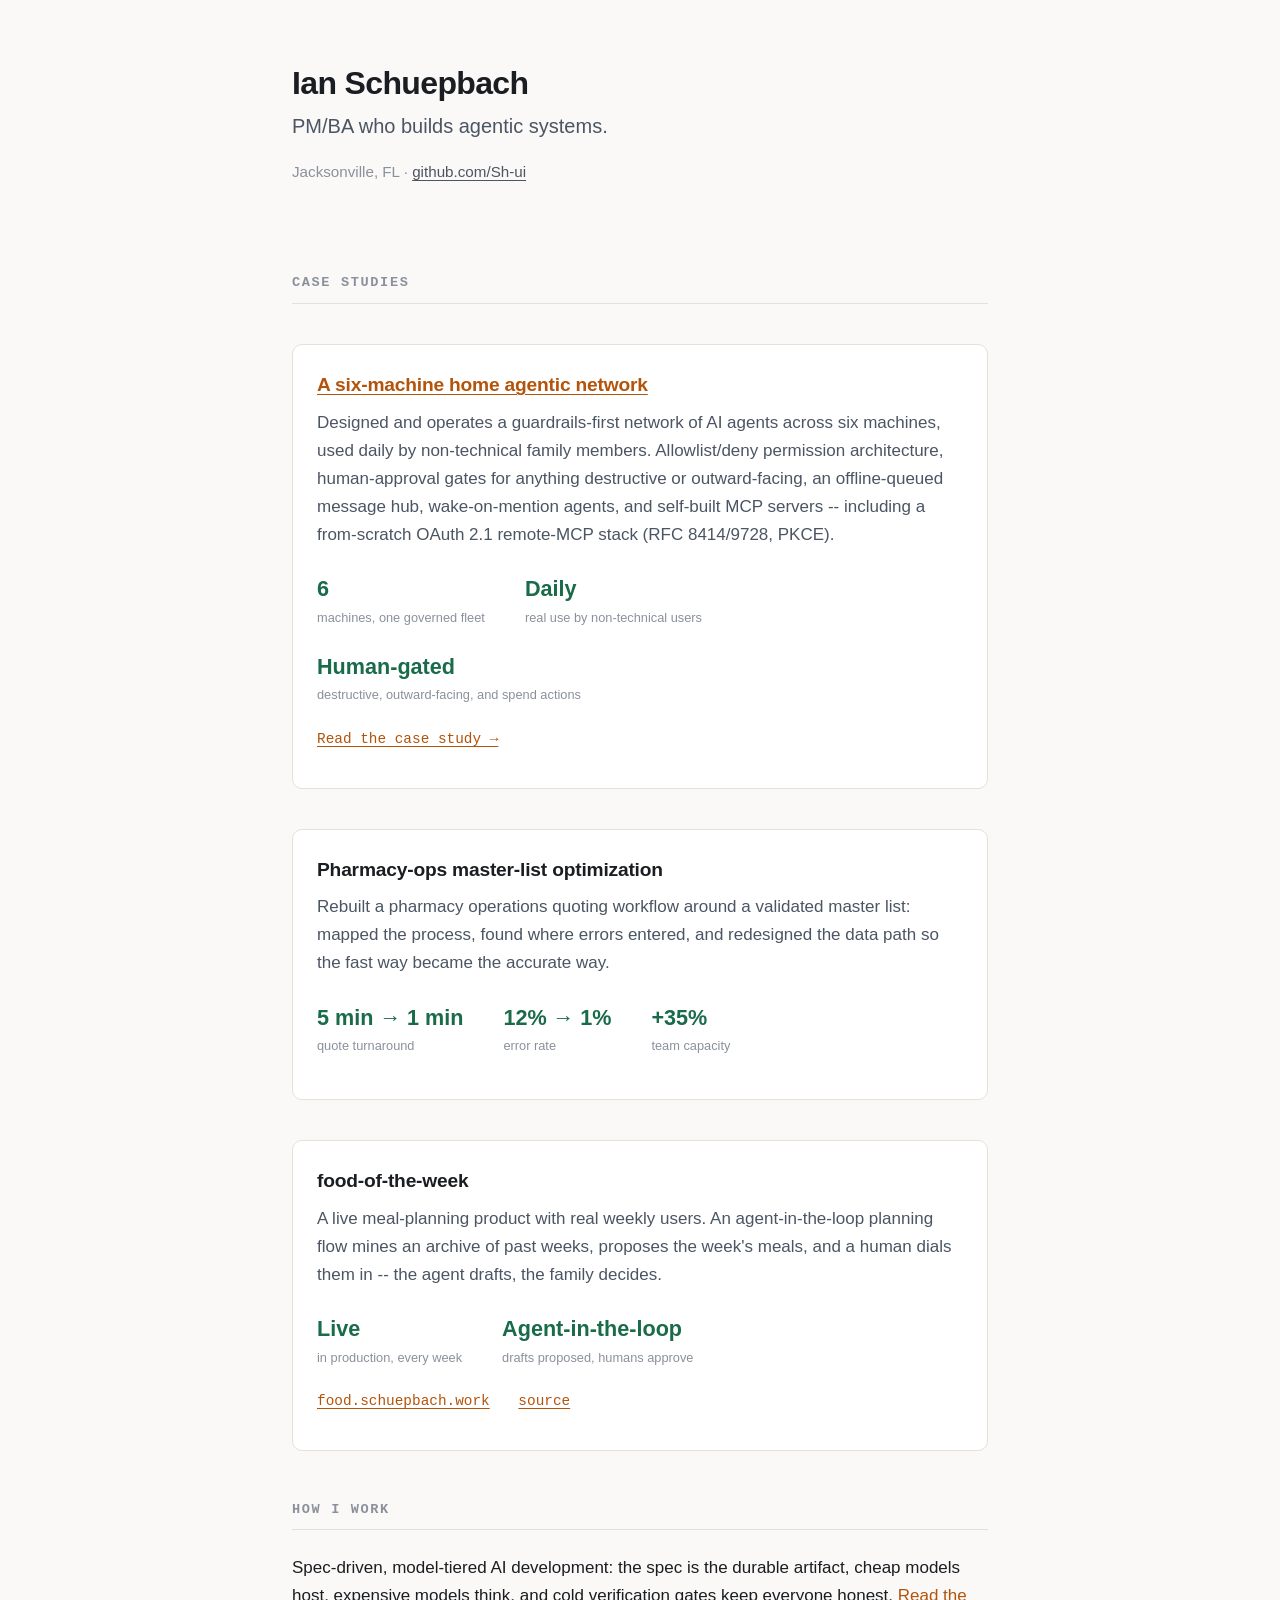
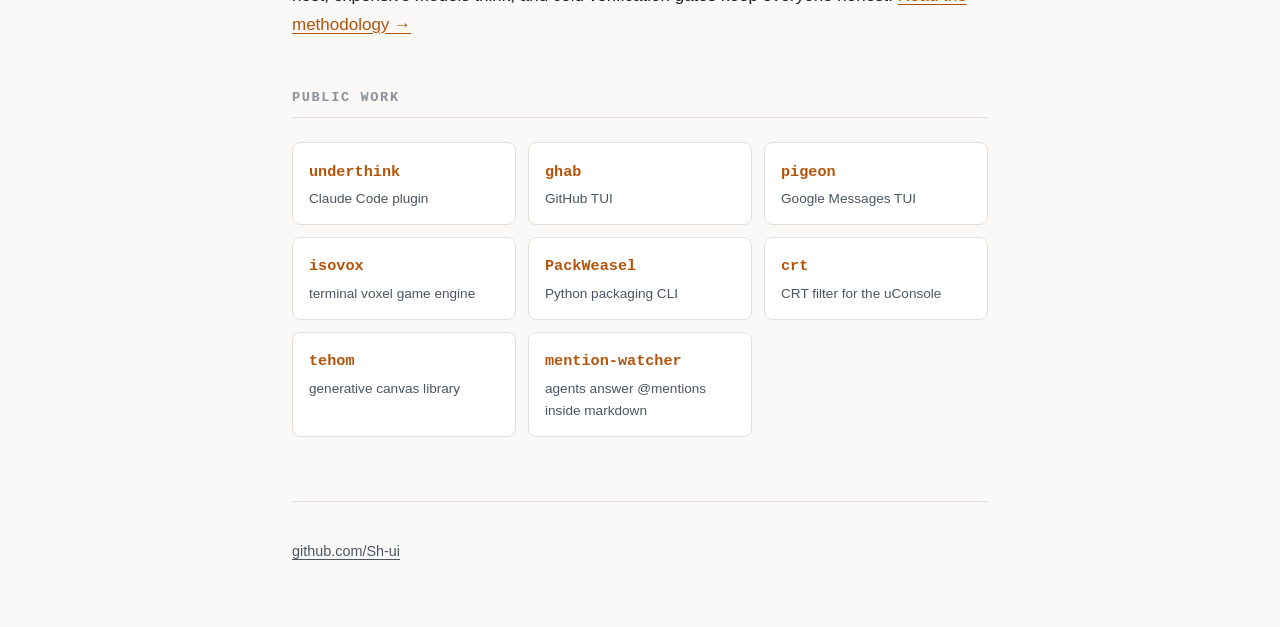
==== index.html @ 5eedf8bd "Portfolio site: one page + methodology + agentic-network case study Hand-rolled HTML/CSS, no framewo" ====
<!doctype html>
<html lang="en">
<head>
  <meta charset="utf-8">
  <meta name="viewport" content="width=device-width, initial-scale=1">
  <title>Ian Schuepbach -- PM/BA who builds agentic systems</title>
  <meta name="description" content="Ian Schuepbach: product manager and business analyst in Jacksonville, FL who designs and ships agentic AI systems with guardrails-first architecture.">
  <link rel="icon" href="data:image/svg+xml,%3Csvg xmlns='http://www.w3.org/2000/svg' viewBox='0 0 16 16'%3E%3Crect width='16' height='16' rx='3' fill='%23b4530a'/%3E%3Ctext x='8' y='12' font-size='10' font-family='monospace' fill='white' text-anchor='middle'%3Ei%3C/text%3E%3C/svg%3E">
  <link rel="stylesheet" href="style.css">
</head>
<body>
<div class="wrap">

  <header class="site-head">
    <h1>Ian Schuepbach</h1>
    <p class="tagline">PM/BA who builds agentic systems.</p>
    <p class="meta">
      Jacksonville, FL &middot;
      <a href="https://github.com/Sh-ui">github.com/Sh-ui</a>
    </p>
  </header>

  <main>

    <section id="case-studies">
      <h2>Case studies</h2>

      <article class="case">
        <h3><a href="agentic-network.html">A six-machine home agentic network</a></h3>
        <p>
          Designed and operates a guardrails-first network of AI agents across six
          machines, used daily by non-technical family members. Allowlist/deny
          permission architecture, human-approval gates for anything destructive or
          outward-facing, an offline-queued message hub, wake-on-mention agents, and
          self-built MCP servers -- including a from-scratch OAuth 2.1 remote-MCP
          stack (RFC 8414/9728, PKCE).
        </p>
        <ul class="stats">
          <li><span class="num">6</span><span class="label">machines, one governed fleet</span></li>
          <li><span class="num">Daily</span><span class="label">real use by non-technical users</span></li>
          <li><span class="num">Human-gated</span><span class="label">destructive, outward-facing, and spend actions</span></li>
        </ul>
        <p class="links">
          <a href="agentic-network.html">Read the case study &rarr;</a>
        </p>
      </article>

      <article class="case">
        <h3>Pharmacy-ops master-list optimization</h3>
        <p>
          Rebuilt a pharmacy operations quoting workflow around a validated master
          list: mapped the process, found where errors entered, and redesigned the
          data path so the fast way became the accurate way.
        </p>
        <ul class="stats">
          <li><span class="num">5 min &rarr; 1 min</span><span class="label">quote turnaround</span></li>
          <li><span class="num">12% &rarr; 1%</span><span class="label">error rate</span></li>
          <li><span class="num">+35%</span><span class="label">team capacity</span></li>
        </ul>
      </article>

      <article class="case">
        <h3>food-of-the-week</h3>
        <p>
          A live meal-planning product with real weekly users. An agent-in-the-loop
          planning flow mines an archive of past weeks, proposes the week's meals,
          and a human dials them in -- the agent drafts, the family decides.
        </p>
        <ul class="stats">
          <li><span class="num">Live</span><span class="label">in production, every week</span></li>
          <li><span class="num">Agent-in-the-loop</span><span class="label">drafts proposed, humans approve</span></li>
        </ul>
        <p class="links">
          <a href="https://food.schuepbach.work/">food.schuepbach.work</a>
          <a href="https://github.com/Sh-ui/food-of-the-week">source</a>
        </p>
      </article>
    </section>

    <section id="methodology-link">
      <h2>How I work</h2>
      <p>
        Spec-driven, model-tiered AI development: the spec is the durable artifact,
        cheap models host, expensive models think, and cold verification gates keep
        everyone honest. <a href="methodology.html">Read the methodology &rarr;</a>
      </p>
    </section>

    <section id="public-work">
      <h2>Public work</h2>
      <ul class="grid">
        <li><a href="https://github.com/Sh-ui/underthink">
          <span class="name">underthink</span>
          <span class="desc">Claude Code plugin</span>
        </a></li>
        <li><a href="https://github.com/Sh-ui/ghab">
          <span class="name">ghab</span>
          <span class="desc">GitHub TUI</span>
        </a></li>
        <li><a href="https://github.com/Sh-ui/pigeon">
          <span class="name">pigeon</span>
          <span class="desc">Google Messages TUI</span>
        </a></li>
        <li><a href="https://github.com/Sh-ui/isovox">
          <span class="name">isovox</span>
          <span class="desc">terminal voxel game engine</span>
        </a></li>
        <li><a href="https://github.com/Sh-ui/PackWeasel">
          <span class="name">PackWeasel</span>
          <span class="desc">Python packaging CLI</span>
        </a></li>
        <li><a href="https://github.com/Sh-ui/crt">
          <span class="name">crt</span>
          <span class="desc">CRT filter for the uConsole</span>
        </a></li>
        <li><a href="https://github.com/Sh-ui/tehom">
          <span class="name">tehom</span>
          <span class="desc">generative canvas library</span>
        </a></li>
        <li><a href="https://github.com/Sh-ui/mention-watcher">
          <span class="name">mention-watcher</span>
          <span class="desc">agents answer @mentions inside markdown</span>
        </a></li>
      </ul>
    </section>

  </main>

  <footer class="site-foot">
    <p><a href="https://github.com/Sh-ui">github.com/Sh-ui</a></p>
  </footer>

</div>
</body>
</html>
---- style.css ----
/* ian.schuepbach.work -- hand-rolled, no framework, no build step */

:root {
  --bg: #faf9f7;
  --bg-card: #ffffff;
  --ink: #1a1d21;
  --ink-soft: #4b5563;
  --ink-faint: #8a919c;
  --accent: #b4530a;
  --accent-soft: #f3e5d8;
  --line: #e4e1db;
  --stat: #1a6b4a;
  --mono: ui-monospace, "SF Mono", "Cascadia Mono", Menlo, Consolas, monospace;
  --sans: -apple-system, BlinkMacSystemFont, "Segoe UI", Roboto, "Helvetica Neue",
          Arial, sans-serif;
}

@media (prefers-color-scheme: dark) {
  :root {
    --bg: #14161a;
    --bg-card: #1c1f24;
    --ink: #e8e6e1;
    --ink-soft: #a8adb5;
    --ink-faint: #6b7280;
    --accent: #e0904f;
    --accent-soft: #2c2119;
    --line: #2a2e34;
    --stat: #5fbf96;
  }
}

* { box-sizing: border-box; }

html { scroll-behavior: smooth; }

body {
  margin: 0;
  background: var(--bg);
  color: var(--ink);
  font-family: var(--sans);
  font-size: 1.0625rem;
  line-height: 1.65;
  -webkit-font-smoothing: antialiased;
}

.wrap {
  max-width: 46rem;
  margin: 0 auto;
  padding: 0 1.25rem;
}

a {
  color: var(--accent);
  text-decoration-thickness: 1px;
  text-underline-offset: 3px;
}
a:hover { text-decoration-thickness: 2px; }

/* ---------- header ---------- */

.site-head {
  padding: 4rem 0 2.5rem;
}

.site-head h1 {
  margin: 0;
  font-size: 2rem;
  line-height: 1.2;
  letter-spacing: -0.02em;
}

.site-head .tagline {
  margin: 0.5rem 0 0;
  font-size: 1.25rem;
  color: var(--ink-soft);
}

.site-head .meta {
  margin: 1rem 0 0;
  color: var(--ink-faint);
  font-size: 0.95rem;
}
.site-head .meta a { color: var(--ink-soft); }

.crumb {
  padding-top: 2.5rem;
  font-family: var(--mono);
  font-size: 0.85rem;
}
.crumb a { color: var(--ink-faint); text-decoration: none; }
.crumb a:hover { color: var(--accent); text-decoration: underline; }

/* ---------- sections ---------- */

section { margin: 3rem 0; }

h2 {
  font-size: 0.85rem;
  font-family: var(--mono);
  font-weight: 600;
  text-transform: uppercase;
  letter-spacing: 0.12em;
  color: var(--ink-faint);
  border-bottom: 1px solid var(--line);
  padding-bottom: 0.5rem;
  margin: 0 0 1.5rem;
}

h3 { font-size: 1.2rem; margin: 0 0 0.5rem; letter-spacing: -0.01em; }

/* ---------- case-study cards ---------- */

.case {
  background: var(--bg-card);
  border: 1px solid var(--line);
  border-radius: 10px;
  padding: 1.5rem 1.5rem 1.25rem;
  margin-bottom: 1.25rem;
}

.case p { margin: 0.25rem 0 1rem; color: var(--ink-soft); }

.case .links { font-size: 0.9rem; font-family: var(--mono); }
.case .links a { margin-right: 1.25rem; }

.stats {
  display: flex;
  flex-wrap: wrap;
  gap: 0.5rem 2.5rem;
  margin: 1rem 0;
  padding: 0;
  list-style: none;
}

.stats .num {
  display: block;
  font-size: 1.35rem;
  font-weight: 700;
  color: var(--stat);
  font-variant-numeric: tabular-nums;
}

.stats .label {
  display: block;
  font-size: 0.8rem;
  color: var(--ink-faint);
}

/* ---------- public work grid ---------- */

.grid {
  display: grid;
  grid-template-columns: repeat(auto-fill, minmax(13rem, 1fr));
  gap: 0.75rem;
  padding: 0;
  list-style: none;
  margin: 0;
}

.grid a {
  display: block;
  height: 100%;
  background: var(--bg-card);
  border: 1px solid var(--line);
  border-radius: 8px;
  padding: 0.85rem 1rem;
  text-decoration: none;
  color: inherit;
  transition: border-color 120ms ease;
}
.grid a:hover { border-color: var(--accent); }

.grid .name {
  font-family: var(--mono);
  font-size: 0.95rem;
  font-weight: 600;
  color: var(--accent);
}

.grid .desc {
  display: block;
  font-size: 0.85rem;
  color: var(--ink-soft);
  margin-top: 0.2rem;
}

/* ---------- article pages ---------- */

article { margin: 2.5rem 0 4rem; }

article h1 {
  font-size: 1.75rem;
  letter-spacing: -0.02em;
  line-height: 1.25;
  margin: 0 0 0.25rem;
}

article .lede {
  font-size: 1.15rem;
  color: var(--ink-soft);
  margin: 0.5rem 0 2rem;
}

article h2 {
  border-bottom: none;
  padding-bottom: 0;
  margin: 2.5rem 0 0.75rem;
}

article ul { padding-left: 1.25rem; }
article li { margin: 0.4rem 0; }

article strong { color: var(--ink); }

code {
  font-family: var(--mono);
  font-size: 0.9em;
  background: var(--accent-soft);
  padding: 0.1em 0.35em;
  border-radius: 4px;
}

blockquote {
  margin: 1.5rem 0;
  padding: 0.25rem 0 0.25rem 1.25rem;
  border-left: 3px solid var(--accent);
  color: var(--ink-soft);
  font-style: italic;
}

table {
  width: 100%;
  border-collapse: collapse;
  font-size: 0.95rem;
  margin: 1rem 0;
}
th, td {
  text-align: left;
  padding: 0.5rem 0.75rem 0.5rem 0;
  border-bottom: 1px solid var(--line);
  vertical-align: top;
}
th {
  font-family: var(--mono);
  font-size: 0.8rem;
  text-transform: uppercase;
  letter-spacing: 0.08em;
  color: var(--ink-faint);
  font-weight: 600;
}

/* ---------- footer ---------- */

.site-foot {
  border-top: 1px solid var(--line);
  margin-top: 4rem;
  padding: 1.5rem 0 3rem;
  font-size: 0.9rem;
  color: var(--ink-faint);
}
.site-foot a { color: var(--ink-soft); }

@media (max-width: 34rem) {
  .site-head { padding-top: 2.5rem; }
  .site-head h1 { font-size: 1.6rem; }
  .stats { gap: 0.5rem 1.5rem; }
}
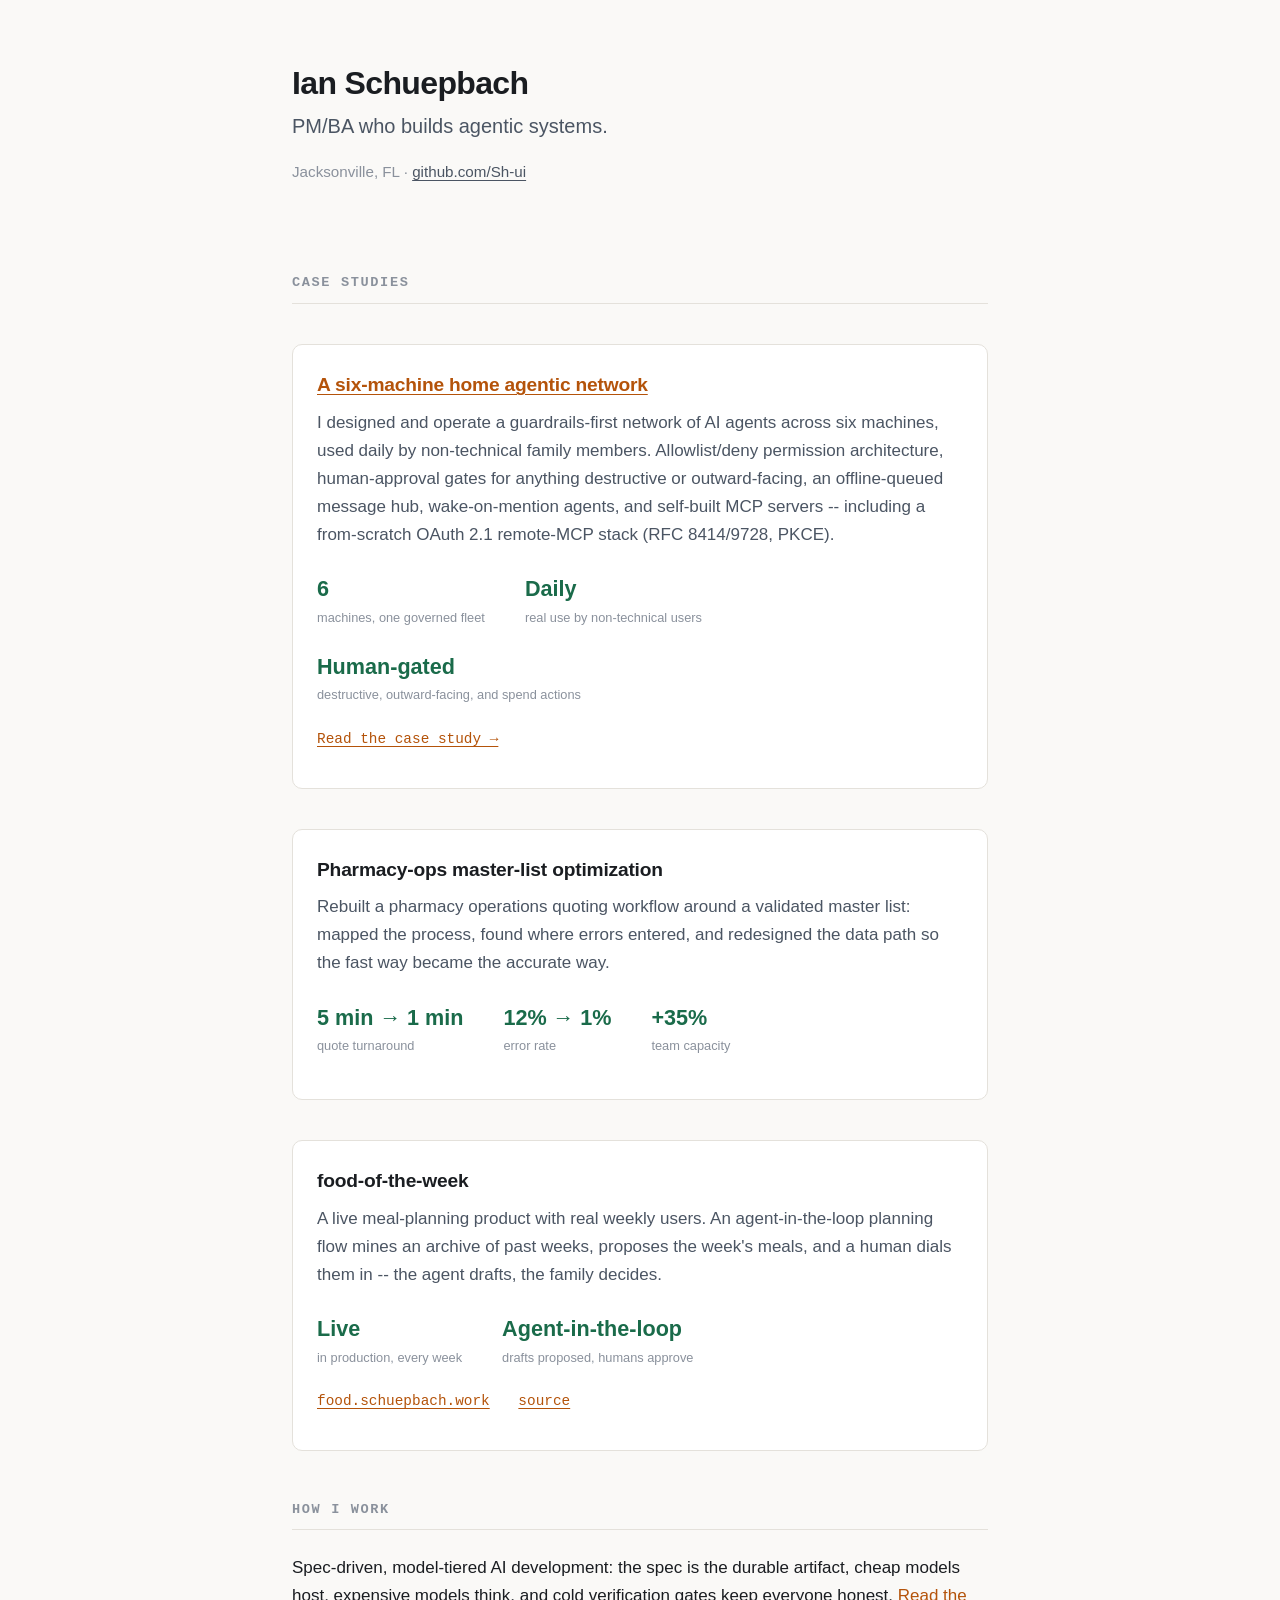
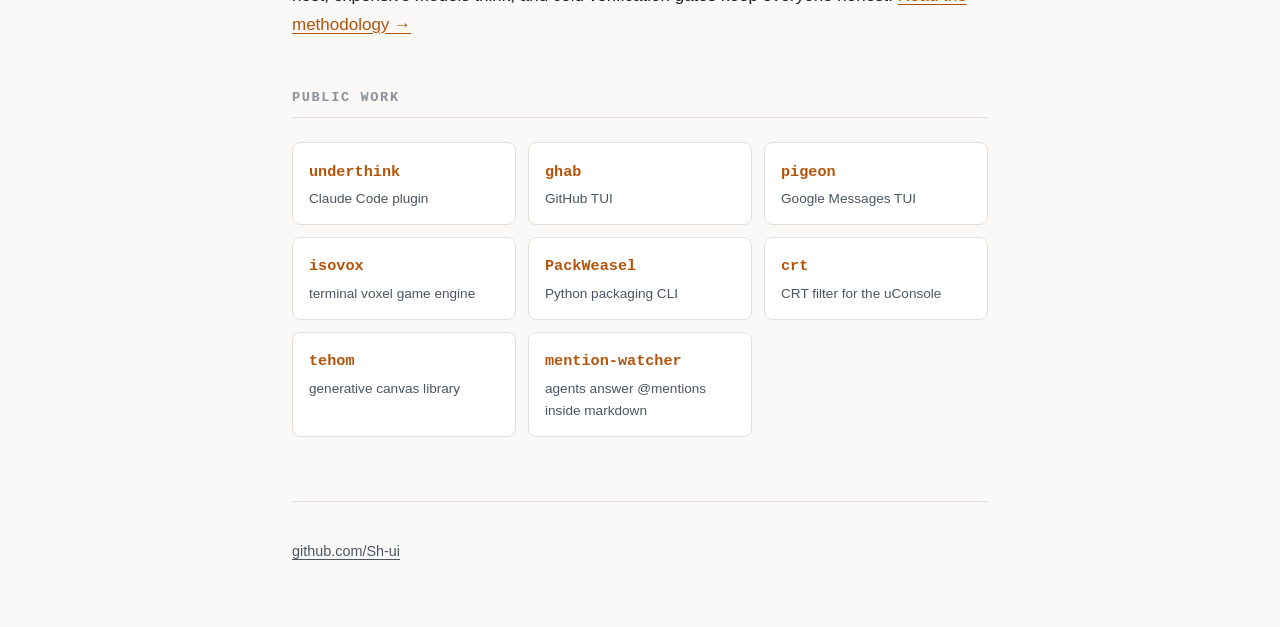
==== commit 237e56d6: "copy: fix case-study voice Co-Authored-By: Claude Fable 5 <noreply@anthropic.com>" ====
--- a/index.html
+++ b/index.html
@@ -28,7 +28,7 @@
       <article class="case">
         <h3><a href="agentic-network.html">A six-machine home agentic network</a></h3>
         <p>
-          Designed and operates a guardrails-first network of AI agents across six
+          I designed and operate a guardrails-first network of AI agents across six
           machines, used daily by non-technical family members. Allowlist/deny
           permission architecture, human-approval gates for anything destructive or
           outward-facing, an offline-queued message hub, wake-on-mention agents, and
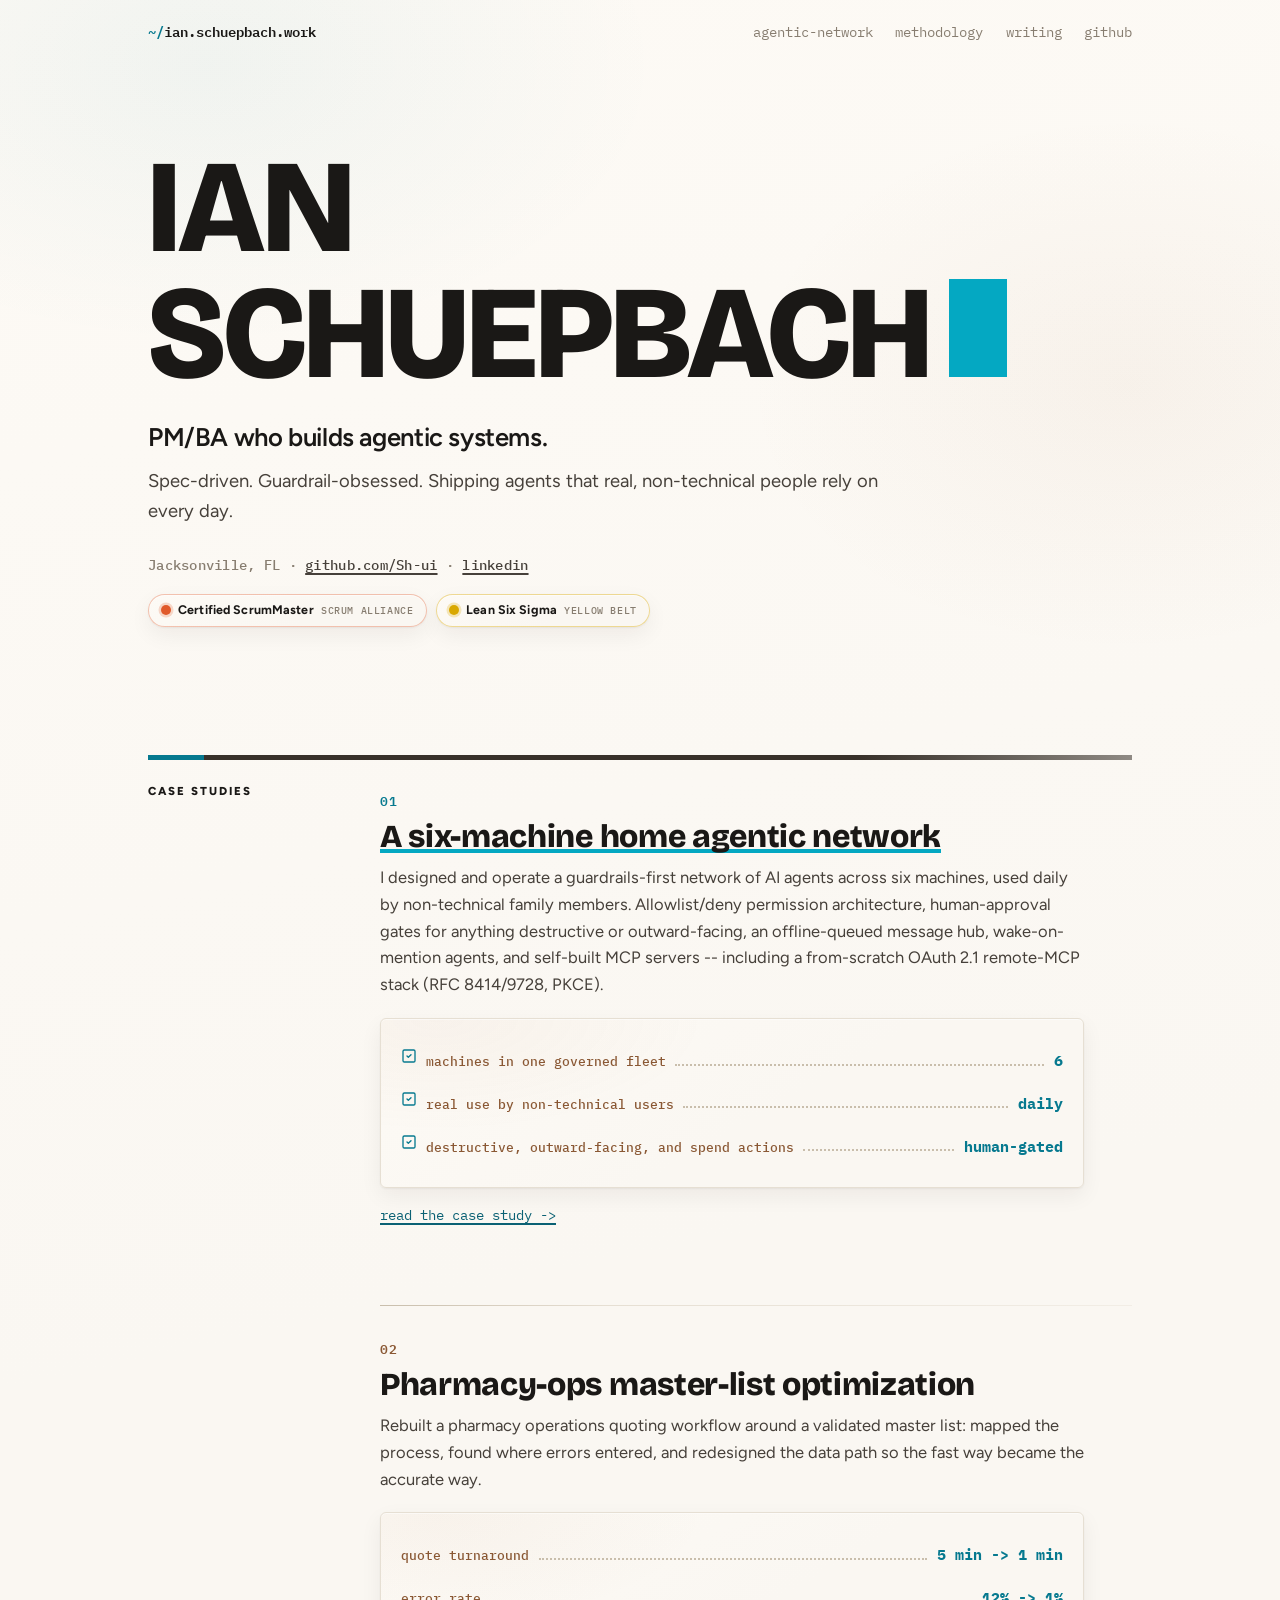
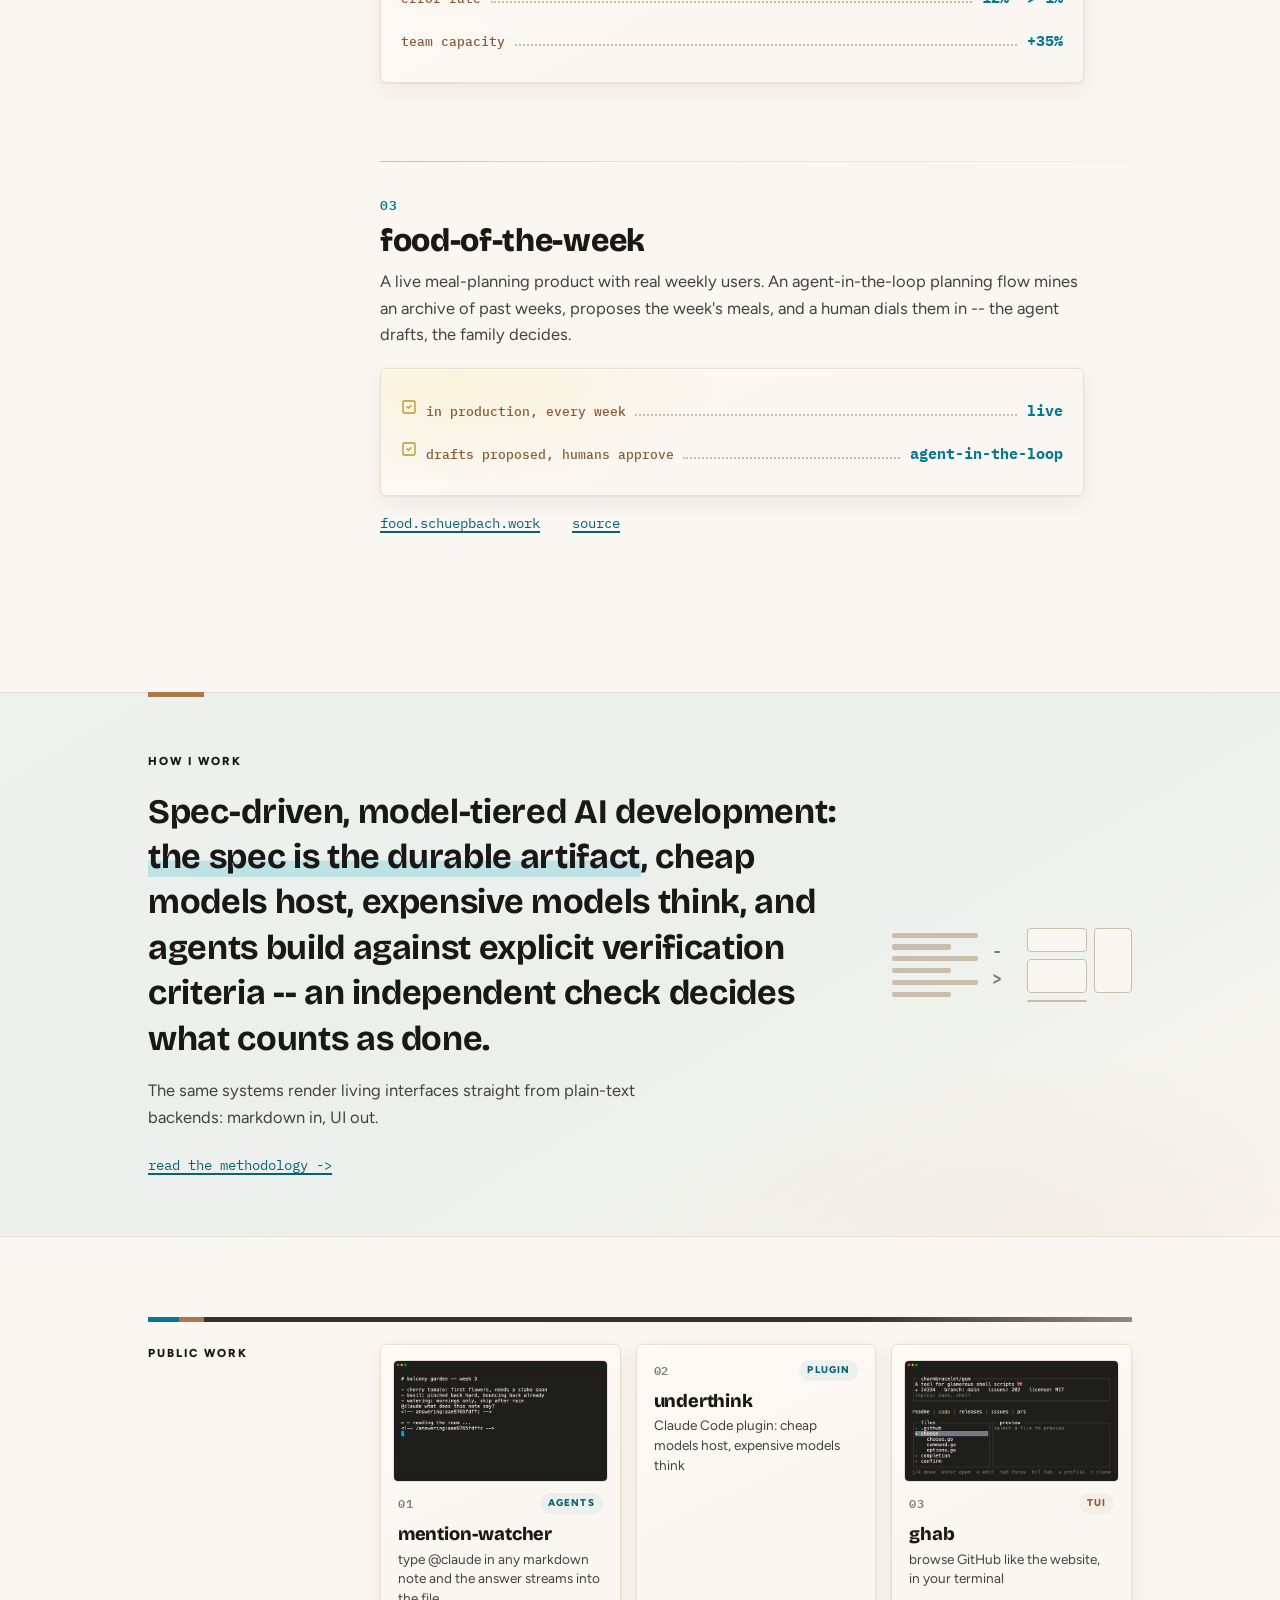
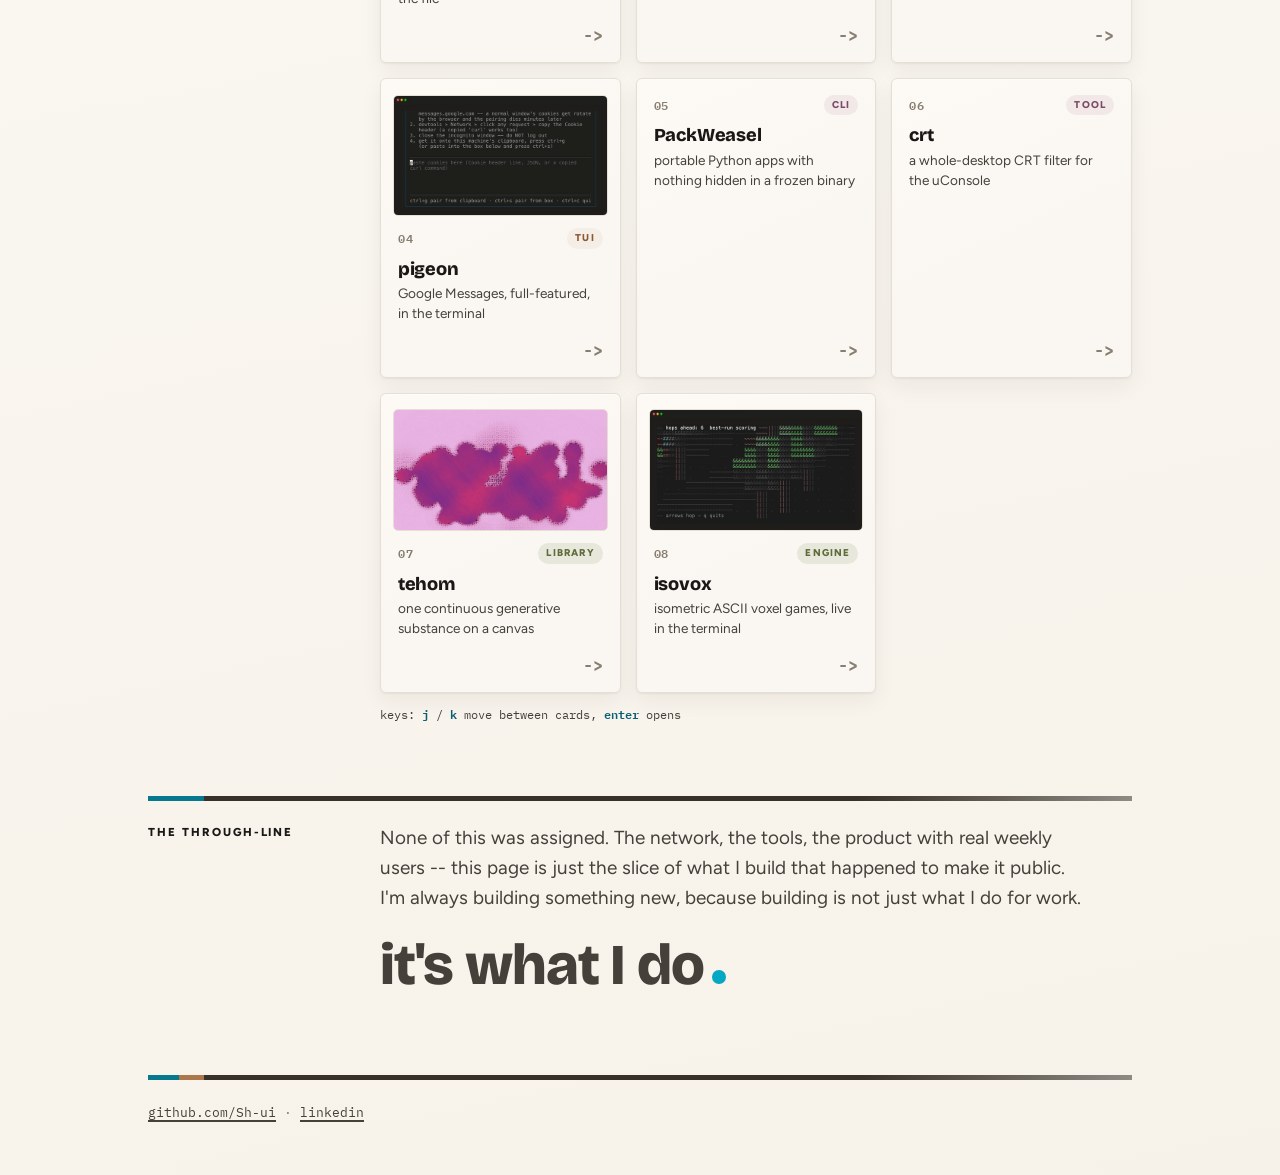
==== commit d8d5ef4c: "the fusion cut: stamps, texture, writing, on-demand frontends Full redesign ship: warm terminal ledg" ====
--- a/index.html
+++ b/index.html
@@ -5,131 +5,272 @@
   <meta name="viewport" content="width=device-width, initial-scale=1">
   <title>Ian Schuepbach -- PM/BA who builds agentic systems</title>
   <meta name="description" content="Ian Schuepbach: product manager and business analyst in Jacksonville, FL who designs and ships agentic AI systems with guardrails-first architecture.">
-  <link rel="icon" href="data:image/svg+xml,%3Csvg xmlns='http://www.w3.org/2000/svg' viewBox='0 0 16 16'%3E%3Crect width='16' height='16' rx='3' fill='%23b4530a'/%3E%3Ctext x='8' y='12' font-size='10' font-family='monospace' fill='white' text-anchor='middle'%3Ei%3C/text%3E%3C/svg%3E">
+  <meta name="theme-color" content="#faf7f2" media="(prefers-color-scheme: light)">
+  <meta name="theme-color" content="#181410" media="(prefers-color-scheme: dark)">
+  <link rel="icon" href="data:image/svg+xml,%3Csvg xmlns='http://www.w3.org/2000/svg' viewBox='0 0 16 16'%3E%3Crect width='16' height='16' fill='%2306798f'/%3E%3Ctext x='8' y='12' font-size='10' font-family='monospace' fill='white' text-anchor='middle'%3Ei%3C/text%3E%3C/svg%3E">
+  <link rel="preconnect" href="https://fonts.googleapis.com">
+  <link rel="preconnect" href="https://fonts.gstatic.com" crossorigin>
+  <link href="https://fonts.googleapis.com/css2?family=Bricolage+Grotesque:opsz,wght@12..96,200..800&family=Figtree:ital,wght@0,300..900;1,300..900&family=IBM+Plex+Mono:wght@400;500;600;700&display=swap" rel="stylesheet">
   <link rel="stylesheet" href="style.css">
 </head>
 <body>
+<a class="skip" href="#main">skip to content</a>
 <div class="wrap">
 
-  <header class="site-head">
-    <h1>Ian Schuepbach</h1>
+  <header class="topbar">
+    <a class="home" href="index.html">ian.schuepbach.work</a>
+    <nav>
+      <a href="agentic-network.html">agentic-network</a>
+      <a href="methodology.html">methodology</a>
+      <a href="writing/index.html">writing</a>
+      <a href="https://github.com/Sh-ui">github</a>
+    </nav>
+  </header>
+
+  <div class="hero">
+    <h1>Ian Schuepbach<span class="caret" aria-hidden="true"></span></h1>
     <p class="tagline">PM/BA who builds agentic systems.</p>
+    <p class="sub">Spec-driven. Guardrail-obsessed. Shipping agents that real,
+      non-technical people rely on every day.</p>
     <p class="meta">
       Jacksonville, FL &middot;
-      <a href="https://github.com/Sh-ui">github.com/Sh-ui</a>
+      <a href="https://github.com/Sh-ui">github.com/Sh-ui</a> &middot;
+      <a href="https://linkedin.com/in/ian-schuepbach">linkedin</a>
     </p>
-  </header>
-
-  <main>
-
-    <section id="case-studies">
-      <h2>Case studies</h2>
-
-      <article class="case">
-        <h3><a href="agentic-network.html">A six-machine home agentic network</a></h3>
-        <p>
-          I designed and operate a guardrails-first network of AI agents across six
-          machines, used daily by non-technical family members. Allowlist/deny
-          permission architecture, human-approval gates for anything destructive or
-          outward-facing, an offline-queued message hub, wake-on-mention agents, and
-          self-built MCP servers -- including a from-scratch OAuth 2.1 remote-MCP
-          stack (RFC 8414/9728, PKCE).
+    <p class="creds" aria-label="certifications">
+      <span class="cred cred-csm"><i aria-hidden="true"></i>Certified ScrumMaster<small>Scrum Alliance</small></span>
+      <span class="cred cred-lss"><i aria-hidden="true"></i>Lean Six Sigma<small>Yellow Belt</small></span>
+    </p>
+  </div>
+
+  <main id="main">
+
+    <section class="sec" id="case-studies">
+      <span class="kicker">Case studies</span>
+      <div class="sec-body">
+
+        <article class="case">
+          <p class="stamp stamp-coffee" aria-hidden="true">Daily use<small>six machines</small></p>
+          <span class="case-ix">01</span>
+          <h3><a href="agentic-network.html">A six-machine home agentic network</a></h3>
+          <p>
+            I designed and operate a guardrails-first network of AI agents across six
+            machines, used daily by non-technical family members. Allowlist/deny
+            permission architecture, human-approval gates for anything destructive or
+            outward-facing, an offline-queued message hub, wake-on-mention agents, and
+            self-built MCP servers -- including a from-scratch OAuth 2.1 remote-MCP
+            stack (RFC 8414/9728, PKCE).
+          </p>
+          <ul class="stats">
+            <li><span class="k">machines in one governed fleet</span><span class="leader" aria-hidden="true"></span><span class="v">6</span></li>
+            <li><span class="k">real use by non-technical users</span><span class="leader" aria-hidden="true"></span><span class="v">daily</span></li>
+            <li><span class="k">destructive, outward-facing, and spend actions</span><span class="leader" aria-hidden="true"></span><span class="v">human-gated</span></li>
+          </ul>
+          <p class="links">
+            <a href="agentic-network.html">read the case study -&gt;</a>
+          </p>
+        </article>
+
+        <article class="case">
+          <p class="stamp" aria-hidden="true">Shipped<small>measured results</small></p>
+          <span class="case-ix">02</span>
+          <h3>Pharmacy-ops master-list optimization</h3>
+          <p>
+            Rebuilt a pharmacy operations quoting workflow around a validated master
+            list: mapped the process, found where errors entered, and redesigned the
+            data path so the fast way became the accurate way.
+          </p>
+          <ul class="stats stats-plain">
+            <li><span class="k">quote turnaround</span><span class="leader" aria-hidden="true"></span><span class="v">5 min -&gt; 1 min</span></li>
+            <li><span class="k">error rate</span><span class="leader" aria-hidden="true"></span><span class="v">12% -&gt; 1%</span></li>
+            <li><span class="k">team capacity</span><span class="leader" aria-hidden="true"></span><span class="v">+35%</span></li>
+          </ul>
+        </article>
+
+        <article class="case case-fotw">
+          <p class="stamp" aria-hidden="true">Live<small>in production</small></p>
+          <span class="case-ix">03</span>
+          <h3>food-of-the-week</h3>
+          <p>
+            A live meal-planning product with real weekly users. An agent-in-the-loop
+            planning flow mines an archive of past weeks, proposes the week's meals,
+            and a human dials them in -- the agent drafts, the family decides.
+          </p>
+          <ul class="stats">
+            <li><span class="k">in production, every week</span><span class="leader" aria-hidden="true"></span><span class="v">live</span></li>
+            <li><span class="k">drafts proposed, humans approve</span><span class="leader" aria-hidden="true"></span><span class="v">agent-in-the-loop</span></li>
+          </ul>
+          <p class="links">
+            <a href="https://food.schuepbach.work/">food.schuepbach.work</a>
+            <a href="https://github.com/Sh-ui/food-of-the-week">source</a>
+          </p>
+        </article>
+
+      </div>
+    </section>
+
+    <section class="band" id="methodology-link">
+      <div class="band-grid">
+        <div>
+          <span class="kicker">How I work</span>
+          <p class="band-quote">
+            Spec-driven, model-tiered AI development:
+            <em class="mk">the spec is the durable artifact</em>,
+            cheap models host, expensive models think, and agents build against
+            explicit verification criteria -- an independent check decides what
+            counts as done.
+          </p>
+          <p class="band-sub">The same systems render living interfaces straight
+            from plain-text backends: markdown in, UI out.</p>
+          <p class="links">
+            <a href="methodology.html">read the methodology -&gt;</a>
+          </p>
+        </div>
+        <div class="md2ui" aria-hidden="true">
+          <div class="md">
+            <span></span><span class="s"></span><span></span>
+            <span class="s"></span><span></span><span class="s"></span>
+          </div>
+          <div class="md2ui-arrow">-&gt;</div>
+          <div class="bento">
+            <i class="b1"></i><i class="b2"></i><i class="b3"></i><i class="b4"></i>
+          </div>
+        </div>
+      </div>
+    </section>
+
+    <section class="sec" id="public-work">
+      <span class="kicker">Public work</span>
+      <div class="sec-body">
+        <ol class="cards">
+          <li><a class="card card-shot" href="https://github.com/Sh-ui/mention-watcher">
+            <img class="shot" src="assets/mention-watcher.jpg" alt="" loading="lazy" width="560" height="315">
+            <span class="card-top"><span class="ix">01</span><span class="chip chip-agents">agents</span></span>
+            <span class="name">mention-watcher</span>
+            <span class="desc">type @claude in any markdown note and the answer streams into the file</span>
+            <span class="go" aria-hidden="true">-&gt;</span>
+            <span class="stamp stamp-coffee" aria-hidden="true">In production</span>
+          </a></li>
+          <li><a class="card" href="https://github.com/Sh-ui/underthink">
+            <span class="card-top"><span class="ix">02</span><span class="chip chip-plugin">plugin</span></span>
+            <span class="name">underthink</span>
+            <span class="desc">Claude Code plugin: cheap models host, expensive models think</span>
+            <span class="go" aria-hidden="true">-&gt;</span>
+          </a></li>
+          <li><a class="card card-shot" href="https://github.com/Sh-ui/ghab">
+            <img class="shot" src="assets/ghab.jpg" alt="" loading="lazy" width="560" height="315">
+            <span class="card-top"><span class="ix">03</span><span class="chip chip-tui">TUI</span></span>
+            <span class="name">ghab</span>
+            <span class="desc">browse GitHub like the website, in your terminal</span>
+            <span class="go" aria-hidden="true">-&gt;</span>
+          </a></li>
+          <li><a class="card card-shot" href="https://github.com/Sh-ui/pigeon">
+            <img class="shot" src="assets/pigeon.jpg" alt="" loading="lazy" width="560" height="315">
+            <span class="card-top"><span class="ix">04</span><span class="chip chip-tui">TUI</span></span>
+            <span class="name">pigeon</span>
+            <span class="desc">Google Messages, full-featured, in the terminal</span>
+            <span class="go" aria-hidden="true">-&gt;</span>
+          </a></li>
+          <li><a class="card" href="https://github.com/Sh-ui/PackWeasel">
+            <span class="card-top"><span class="ix">05</span><span class="chip chip-cli">CLI</span></span>
+            <span class="name">PackWeasel</span>
+            <span class="desc">portable Python apps with nothing hidden in a frozen binary</span>
+            <span class="go" aria-hidden="true">-&gt;</span>
+          </a></li>
+          <li><a class="card" href="https://github.com/Sh-ui/crt">
+            <span class="card-top"><span class="ix">06</span><span class="chip chip-cli">tool</span></span>
+            <span class="name">crt</span>
+            <span class="desc">a whole-desktop CRT filter for the uConsole</span>
+            <span class="go" aria-hidden="true">-&gt;</span>
+          </a></li>
+          <li><a class="card card-shot" href="https://github.com/Sh-ui/tehom">
+            <img class="shot" src="assets/tehom.jpg" alt="" loading="lazy" width="560" height="315">
+            <span class="card-top"><span class="ix">07</span><span class="chip chip-lib">library</span></span>
+            <span class="name">tehom</span>
+            <span class="desc">one continuous generative substance on a canvas</span>
+            <span class="go" aria-hidden="true">-&gt;</span>
+          </a></li>
+          <li><a class="card card-shot" href="https://github.com/Sh-ui/isovox">
+            <img class="shot" src="assets/isovox.jpg" alt="" loading="lazy" width="560" height="315">
+            <span class="card-top"><span class="ix">08</span><span class="chip chip-engine">engine</span></span>
+            <span class="name">isovox</span>
+            <span class="desc">isometric ASCII voxel games, live in the terminal</span>
+            <span class="go" aria-hidden="true">-&gt;</span>
+            <span class="stamp" aria-hidden="true">Playable</span>
+          </a></li>
+        </ol>
+        <p class="ledger-hint" hidden>keys: <kbd>j</kbd> / <kbd>k</kbd> move between cards, <kbd>enter</kbd> opens</p>
+      </div>
+    </section>
+
+    <section class="sec" id="through-line">
+      <span class="kicker">The through-line</span>
+      <div class="sec-body">
+        <p class="bigline-lead">
+          None of this was assigned. The network, the tools, the product with real
+          weekly users -- this page is just the slice of what I build that happened
+          to make it public. I'm always building something new, because building
+          is not just what I do for work.
         </p>
-        <ul class="stats">
-          <li><span class="num">6</span><span class="label">machines, one governed fleet</span></li>
-          <li><span class="num">Daily</span><span class="label">real use by non-technical users</span></li>
-          <li><span class="num">Human-gated</span><span class="label">destructive, outward-facing, and spend actions</span></li>
-        </ul>
-        <p class="links">
-          <a href="agentic-network.html">Read the case study &rarr;</a>
-        </p>
-      </article>
-
-      <article class="case">
-        <h3>Pharmacy-ops master-list optimization</h3>
-        <p>
-          Rebuilt a pharmacy operations quoting workflow around a validated master
-          list: mapped the process, found where errors entered, and redesigned the
-          data path so the fast way became the accurate way.
-        </p>
-        <ul class="stats">
-          <li><span class="num">5 min &rarr; 1 min</span><span class="label">quote turnaround</span></li>
-          <li><span class="num">12% &rarr; 1%</span><span class="label">error rate</span></li>
-          <li><span class="num">+35%</span><span class="label">team capacity</span></li>
-        </ul>
-      </article>
-
-      <article class="case">
-        <h3>food-of-the-week</h3>
-        <p>
-          A live meal-planning product with real weekly users. An agent-in-the-loop
-          planning flow mines an archive of past weeks, proposes the week's meals,
-          and a human dials them in -- the agent drafts, the family decides.
-        </p>
-        <ul class="stats">
-          <li><span class="num">Live</span><span class="label">in production, every week</span></li>
-          <li><span class="num">Agent-in-the-loop</span><span class="label">drafts proposed, humans approve</span></li>
-        </ul>
-        <p class="links">
-          <a href="https://food.schuepbach.work/">food.schuepbach.work</a>
-          <a href="https://github.com/Sh-ui/food-of-the-week">source</a>
-        </p>
-      </article>
-    </section>
-
-    <section id="methodology-link">
-      <h2>How I work</h2>
-      <p>
-        Spec-driven, model-tiered AI development: the spec is the durable artifact,
-        cheap models host, expensive models think, and cold verification gates keep
-        everyone honest. <a href="methodology.html">Read the methodology &rarr;</a>
-      </p>
-    </section>
-
-    <section id="public-work">
-      <h2>Public work</h2>
-      <ul class="grid">
-        <li><a href="https://github.com/Sh-ui/underthink">
-          <span class="name">underthink</span>
-          <span class="desc">Claude Code plugin</span>
-        </a></li>
-        <li><a href="https://github.com/Sh-ui/ghab">
-          <span class="name">ghab</span>
-          <span class="desc">GitHub TUI</span>
-        </a></li>
-        <li><a href="https://github.com/Sh-ui/pigeon">
-          <span class="name">pigeon</span>
-          <span class="desc">Google Messages TUI</span>
-        </a></li>
-        <li><a href="https://github.com/Sh-ui/isovox">
-          <span class="name">isovox</span>
-          <span class="desc">terminal voxel game engine</span>
-        </a></li>
-        <li><a href="https://github.com/Sh-ui/PackWeasel">
-          <span class="name">PackWeasel</span>
-          <span class="desc">Python packaging CLI</span>
-        </a></li>
-        <li><a href="https://github.com/Sh-ui/crt">
-          <span class="name">crt</span>
-          <span class="desc">CRT filter for the uConsole</span>
-        </a></li>
-        <li><a href="https://github.com/Sh-ui/tehom">
-          <span class="name">tehom</span>
-          <span class="desc">generative canvas library</span>
-        </a></li>
-        <li><a href="https://github.com/Sh-ui/mention-watcher">
-          <span class="name">mention-watcher</span>
-          <span class="desc">agents answer @mentions inside markdown</span>
-        </a></li>
-      </ul>
+        <p class="bigline">it's what I do<span class="enddot" aria-hidden="true"></span></p>
+      </div>
     </section>
 
   </main>
 
   <footer class="site-foot">
-    <p><a href="https://github.com/Sh-ui">github.com/Sh-ui</a></p>
+    <p class="foot"><a href="https://github.com/Sh-ui">github.com/Sh-ui</a> &middot; <a href="https://linkedin.com/in/ian-schuepbach">linkedin</a></p>
   </footer>
 
 </div>
+
+<script>
+/* the cards take keys: j / k from anywhere, enter opens (each card is
+   a real link, the browser does that part).
+   no javascript? every card is still a plain anchor. nothing breaks. */
+(function () {
+  /* scroll reveal: sections arrive, criteria check themselves off */
+  document.documentElement.classList.add("js");
+  var io = new IntersectionObserver(function (es) {
+    es.forEach(function (e) {
+      if (e.isIntersecting) { e.target.classList.add("in-view"); io.unobserve(e.target); }
+    });
+  }, { rootMargin: "0px 0px -12% 0px" });
+  [].forEach.call(document.querySelectorAll(".sec, .band"), function (s) { io.observe(s); });
+
+  var rows = [].slice.call(document.querySelectorAll(".cards .card"));
+  if (!rows.length) return;
+  var hint = document.querySelector(".ledger-hint");
+  if (hint) hint.removeAttribute("hidden");
+
+  var i = -1;
+  function bar(n) {
+    rows.forEach(function (r) { r.classList.remove("sel"); });
+    i = (n + rows.length) % rows.length;
+    rows[i].classList.add("sel");
+    rows[i].focus();
+  }
+  rows.forEach(function (r, n) {
+    r.addEventListener("focus", function () {
+      rows.forEach(function (x) { x.classList.remove("sel"); });
+      i = n;
+      r.classList.add("sel");
+    });
+  });
+  document.addEventListener("keydown", function (e) {
+    if (e.metaKey || e.ctrlKey || e.altKey) return;
+    var t = e.target;
+    if (t && /^(INPUT|TEXTAREA|SELECT)$/.test(t.tagName)) return;
+    var inLedger = t && t.classList && t.classList.contains("card");
+    if (e.key === "j" || (inLedger && e.key === "ArrowDown")) {
+      e.preventDefault();
+      bar(i < 0 ? 0 : i + 1);
+    } else if (e.key === "k" || (inLedger && e.key === "ArrowUp")) {
+      e.preventDefault();
+      bar(i < 0 ? rows.length - 1 : i - 1);
+    }
+  });
+})();
+</script>
 </body>
 </html>
--- a/style.css
+++ b/style.css
@@ -1,267 +1,1066 @@
-/* ian.schuepbach.work -- hand-rolled, no framework, no build step */
+/* ==========================================================================
+   ian.schuepbach.work -- WARM TERMINAL LEDGER, FUSION CUT
+   plain html + css + ~40 lines of vanilla js. no framework, no build.
+   you are reading the entire stack right now. that's the point.
+
+   system: warm paper, enormous Bricolage Grotesque, thick two-tone rules,
+   metrics as a checked monospace ledger. one calm teal leads; a teeny bit
+   of coffee warms the ticks, numerals, and labels. sun-faded edges, a
+   touch of liquid paper. grafted on: honest rubber stamps in the margins,
+   a full-bleed band mid-scroll, and public work set as real cards.
+   ========================================================================== */
+
+/* ---------- tokens ---------- */
 
 :root {
-  --bg: #faf9f7;
-  --bg-card: #ffffff;
-  --ink: #1a1d21;
-  --ink-soft: #4b5563;
-  --ink-faint: #8a919c;
-  --accent: #b4530a;
-  --accent-soft: #f3e5d8;
-  --line: #e4e1db;
-  --stat: #1a6b4a;
-  --mono: ui-monospace, "SF Mono", "Cascadia Mono", Menlo, Consolas, monospace;
-  --sans: -apple-system, BlinkMacSystemFont, "Segoe UI", Roboto, "Helvetica Neue",
-          Arial, sans-serif;
-}
-
+  /* warm ground */
+  --paper:      #faf7f2;
+  --ink:        #1a1816;
+  --ink-soft:   #46403a;
+  --ink-faint:  #877d70;
+  --line:       #e6dfd3;
+  --line-dots:  #c9beac;
+  --rule:       #38312a;   /* bold rules: ink eased toward paper, still heavy */
+
+  /* primary accent: the old hot cyan pulled ~15% toward ink -- calmer teal */
+  --cyan:       #06798f;   /* large accents: metrics, rule caps, bars   */
+  --cyan-text:  #0b6174;   /* body links: passes 4.5:1 on paper          */
+  --cyan-hot:   #04a8c2;   /* pure punctuation: carets, selection tint   */
+  --cyan-tint:  rgba(6, 121, 143, 0.06);
+
+  /* secondary accent: a teeny bit of coffee */
+  --coffee:      #ad774e;  /* ticks, alternate rules -- never long text  */
+  --coffee-text: #8a5834;  /* alternate numerals, metric labels: 4.5:1+  */
+  --coffee-tint: rgba(173, 119, 78, 0.07);
+
+  /* two more desaturated voices, chips only -- never structure */
+  --moss:       #5d6c39;   /* engine / library chips: dried-herb green   */
+  --moss-tint:  rgba(109, 125, 71, 0.13);
+  --plum:       #7d4a66;   /* CLI / tool chips: faded-ribbon plum        */
+  --plum-tint:  rgba(151, 90, 124, 0.10);
+
+  /* marker highlight for the one pulled quote */
+  --marker:     rgba(4, 168, 194, 0.20);
+
+  /* liquid paper: soft washes, pale pane edges, gentle shadows */
+  --wash-teal:   rgba(6, 121, 143, 0.05);
+  --wash-coffee: rgba(173, 119, 78, 0.06);
+  --pane-edge:   rgba(255, 255, 255, 0.55);
+  --shadow-soft: 0 1px 2px rgba(26, 24, 22, 0.05), 0 8px 22px rgba(26, 24, 22, 0.06);
+  --shadow-lift: 0 2px 4px rgba(26, 24, 22, 0.05), 0 12px 28px rgba(26, 24, 22, 0.08);
+
+  /* aged paper edges: 2-4% shifts, nothing louder */
+  --age-hi:     #fdfaf5;
+  --age-lo:     #f7f2e9;
+
+  /* type */
+  --display: "Bricolage Grotesque", "Figtree", -apple-system, "Segoe UI", Roboto, sans-serif;
+  --sans:    "Figtree", -apple-system, BlinkMacSystemFont, "Segoe UI", Roboto, sans-serif;
+  --mono:    "IBM Plex Mono", ui-monospace, "SF Mono", "Cascadia Mono", Menlo, Consolas, monospace;
+
+  --wrap: 64rem;
+  --measure: 44rem;
+}
+
+/* warm dark: embers, not slate -- same softening logic */
 @media (prefers-color-scheme: dark) {
   :root {
-    --bg: #14161a;
-    --bg-card: #1c1f24;
-    --ink: #e8e6e1;
-    --ink-soft: #a8adb5;
-    --ink-faint: #6b7280;
-    --accent: #e0904f;
-    --accent-soft: #2c2119;
-    --line: #2a2e34;
-    --stat: #5fbf96;
+    --paper:      #181410;
+    --ink:        #ede6db;
+    --ink-soft:   #c4b9ab;
+    --ink-faint:  #8d8275;
+    --line:       #322b24;
+    --line-dots:  #4d443a;
+    --rule:       #c2bcb2;
+
+    --cyan:       #3bbace;
+    --cyan-text:  #4bc4d7;
+    --cyan-hot:   #66d2e2;
+    --cyan-tint:  rgba(75, 196, 215, 0.08);
+
+    --coffee:      #c99a74;
+    --coffee-text: #c99a74;
+    --coffee-tint: rgba(201, 154, 116, 0.08);
+
+    --moss:       #b7c47e;
+    --moss-tint:  rgba(183, 196, 126, 0.11);
+    --plum:       #d19cba;
+    --plum-tint:  rgba(209, 156, 186, 0.10);
+
+    --marker:     rgba(102, 210, 226, 0.20);
+
+    --wash-teal:   rgba(59, 186, 206, 0.05);
+    --wash-coffee: rgba(201, 154, 116, 0.06);
+    --pane-edge:   rgba(255, 255, 255, 0.04);
+    --shadow-soft: 0 1px 2px rgba(0, 0, 0, 0.3), 0 8px 22px rgba(0, 0, 0, 0.25);
+    --shadow-lift: 0 2px 4px rgba(0, 0, 0, 0.3), 0 12px 30px rgba(0, 0, 0, 0.32);
+
+    --age-hi:     #1b1713;
+    --age-lo:     #140f0b;
   }
 }
 
+/* ---------- ground ---------- */
+
 * { box-sizing: border-box; }
 
-html { scroll-behavior: smooth; }
+html {
+  scroll-behavior: smooth;
+  -webkit-text-size-adjust: 100%;
+}
 
 body {
   margin: 0;
-  background: var(--bg);
+  background: var(--paper);
+  /* aged paper (2-4% sun-fade, top-light to bottom-warm) + the liquid-paper
+     washes, surface one of two: soft radials behind the hero */
+  background-image:
+    radial-gradient(42rem 26rem at 16% 4rem, var(--wash-teal), transparent 68%),
+    radial-gradient(34rem 24rem at 88% 24rem, var(--wash-coffee), transparent 70%),
+    linear-gradient(168deg, var(--age-hi) 0%, var(--paper) 30%, var(--paper) 62%, var(--age-lo) 100%);
+  background-repeat: no-repeat, no-repeat, no-repeat;
   color: var(--ink);
   font-family: var(--sans);
-  font-size: 1.0625rem;
-  line-height: 1.65;
+  font-size: 1.0313rem;
+  line-height: 1.62;
   -webkit-font-smoothing: antialiased;
+  overflow-x: clip;
+}
+
+::selection {
+  background: var(--cyan-hot);
+  color: #10262b;
+}
+
+a {
+  color: var(--cyan-text);
+  text-decoration-thickness: 1.5px;
+  text-underline-offset: 3px;
+}
+a:hover { text-decoration-thickness: 3px; }
+
+:focus-visible {
+  outline: 2px solid var(--cyan);
+  outline-offset: 3px;
 }
 
 .wrap {
-  max-width: 46rem;
+  max-width: var(--wrap);
   margin: 0 auto;
   padding: 0 1.25rem;
 }
 
-a {
-  color: var(--accent);
-  text-decoration-thickness: 1px;
-  text-underline-offset: 3px;
-}
-a:hover { text-decoration-thickness: 2px; }
-
-/* ---------- header ---------- */
-
-.site-head {
-  padding: 4rem 0 2.5rem;
-}
-
-.site-head h1 {
+.skip {
+  position: absolute;
+  left: -100vw;
+  font-family: var(--mono);
+  font-size: 0.85rem;
+}
+.skip:focus {
+  left: 1.25rem;
+  top: 0.75rem;
+  z-index: 10;
+  background: var(--paper);
+  padding: 0.4rem 0.7rem;
+}
+
+/* ---------- the caret: cyan block, always blinking ---------- */
+
+.caret {
+  display: inline-block;
+  width: 0.44em;
+  height: 0.74em;
+  margin-left: 0.14em;
+  background: var(--cyan-hot);
+  animation: blink 1.1s steps(1, end) infinite;
+}
+@keyframes blink { 50% { opacity: 0; } }
+@media (prefers-reduced-motion: reduce) {
+  .caret { animation: none; }
+}
+
+/* ---------- topbar: mono prompt + nav ---------- */
+
+.topbar {
+  display: flex;
+  flex-wrap: wrap;
+  gap: 0.5rem 1.5rem;
+  justify-content: space-between;
+  align-items: baseline;
+  padding: 1.25rem 0 0;
+  font-family: var(--mono);
+  font-size: 0.85rem;
+}
+.topbar a { text-decoration: none; }
+.topbar .home {
+  color: var(--ink);
+  font-weight: 600;
+}
+.topbar .home::before {
+  content: "~/";
+  color: var(--cyan);
+}
+.topbar nav {
+  display: flex;
+  gap: 1.4rem;
+}
+.topbar nav a { color: var(--ink-faint); }
+.topbar nav a:hover { color: var(--cyan-text); text-decoration: underline; }
+.topbar nav a[aria-current="page"] {
+  color: var(--ink);
+  border-bottom: 2px solid var(--cyan);
+}
+
+/* ---------- hero: the fonts are huge on purpose ---------- */
+
+.hero { padding: clamp(3rem, 8vw, 6.5rem) 0 clamp(2rem, 5vw, 3.5rem); }
+
+.hero h1 {
   margin: 0;
-  font-size: 2rem;
-  line-height: 1.2;
-  letter-spacing: -0.02em;
-}
-
-.site-head .tagline {
-  margin: 0.5rem 0 0;
-  font-size: 1.25rem;
+  font-family: var(--display);
+  font-weight: 800;
+  font-size: clamp(2.9rem, 12.5vw, 8.25rem);
+  line-height: 0.95;
+  letter-spacing: -0.015em;
+  text-transform: uppercase;
+  text-wrap: balance;
+}
+
+.hero .tagline {
+  margin: 1.5rem 0 0;
+  max-width: 34em;
+  font-size: clamp(1.2rem, 2.6vw, 1.6rem);
+  font-weight: 600;
+  letter-spacing: -0.015em;
+  line-height: 1.35;
+  color: var(--ink);
+}
+
+.hero .sub {
+  margin: 0.75rem 0 0;
+  max-width: 42em;
+  font-size: clamp(1rem, 2vw, 1.15rem);
   color: var(--ink-soft);
 }
 
-.site-head .meta {
+.hero .meta {
+  margin: 1.75rem 0 0;
+  font-family: var(--mono);
+  font-size: 0.85rem;
+  font-weight: 500;
+  letter-spacing: 0.02em;
+  color: var(--ink-faint);
+}
+.hero .meta a { color: var(--ink-soft); }
+.hero .meta a:hover { color: var(--cyan-text); }
+
+/* credential seals: the site's chip language, wearing each badge's own hue.
+   CSM rides Scrum Alliance's ember orange; the Yellow Belt is, well, yellow. */
+.creds {
+  display: flex;
+  flex-wrap: wrap;
+  gap: 0.6rem;
+  margin: 1.1rem 0 0;
+}
+.cred {
+  display: inline-flex;
+  align-items: baseline;
+  gap: 0.45rem;
+  padding: 0.32rem 0.75rem 0.36rem;
+  border: 1.5px solid var(--line);
+  border-radius: 999px;
+  background: linear-gradient(155deg, var(--age-hi), var(--paper) 62%);
+  box-shadow: inset 0 1px 0 var(--pane-edge), var(--shadow-soft);
+  font-size: 0.78rem;
+  font-weight: 700;
+  letter-spacing: 0.01em;
+  color: var(--ink);
+}
+.cred small {
+  font-family: var(--mono);
+  font-size: 0.64rem;
+  font-weight: 500;
+  letter-spacing: 0.06em;
+  text-transform: uppercase;
+  color: var(--ink-faint);
+}
+.cred i {
+  align-self: center;
+  width: 0.62rem;
+  height: 0.62rem;
+  border-radius: 50%;
+}
+.cred-csm i { background: #e05a2b; box-shadow: 0 0 0 2.5px rgba(224, 90, 43, 0.22); }
+.cred-lss i { background: #d9a800; box-shadow: 0 0 0 2.5px rgba(217, 168, 0, 0.25); }
+.cred-csm { border-color: rgba(224, 90, 43, 0.35); }
+.cred-lss { border-color: rgba(217, 168, 0, 0.4); }
+
+/* ---------- sections: thick two-tone rule ABOVE a tiny 800 kicker ---------- */
+
+.sec {
+  position: relative;
+  border-top: 5px solid var(--rule);
+  /* aged rule: the right end fades like a sun-bleached edge */
+  border-image: linear-gradient(90deg, var(--rule) 72%, color-mix(in srgb, var(--rule) 55%, var(--paper)) 100%) 1;
+  margin: clamp(2.5rem, 6vw, 4.5rem) 0;
+  padding-top: 1rem;
+}
+.sec::before {
+  /* the cap on every rule: same ink, one warm inch */
+  content: "";
+  position: absolute;
+  top: -5px;
+  left: 0;
+  width: 3.5rem;
+  height: 5px;
+  background: var(--cyan);
+}
+/* per-section personality, on rotation: teal cap, coffee cap, split cap */
+main .sec:nth-of-type(3n + 2)::before { background: var(--coffee); }
+main .sec:nth-of-type(3n)::before {
+  background: linear-gradient(90deg, var(--cyan) 0 55%, var(--coffee) 55%);
+}
+
+.kicker {
+  display: block;
+  font-family: var(--sans);
+  font-size: 0.72rem;
+  font-weight: 800;
+  text-transform: uppercase;
+  letter-spacing: 0.17em;
+  color: var(--ink);
+}
+
+@media (min-width: 60rem) {
+  .sec {
+    display: grid;
+    grid-template-columns: 11rem minmax(0, 1fr);
+    gap: 0 3.5rem;
+  }
+  .sec .kicker { padding-top: 0.35rem; }
+}
+
+.sec-body > :first-child { margin-top: 0.35rem; }
+.sec-body p { color: var(--ink-soft); }
+.sec-body p strong,
+article p strong,
+article li strong { color: var(--ink); font-weight: 700; }
+
+/* ---------- case studies: numbered, flat, divided by hairlines ---------- */
+
+.case {
+  position: relative;
+  padding: 1.85rem 0;
+  border-top: 1px solid var(--line);
+  /* aged hairline: darker at the spine, faded at the edge */
+  border-image: linear-gradient(90deg, var(--line-dots), var(--line) 30%, color-mix(in srgb, var(--line) 40%, var(--paper)) 100%) 1;
+}
+.case:first-of-type { border-top: none; border-image: none; padding-top: 0.35rem; }
+
+.case-ix {
+  font-family: var(--mono);
+  font-size: 0.8rem;
+  font-weight: 600;
+  color: var(--cyan);
+  letter-spacing: 0.08em;
+}
+/* alternate numerals take the coffee */
+.case:nth-of-type(even) .case-ix { color: var(--coffee-text); }
+
+.case h3 {
+  margin: 0.3rem 0 0.6rem;
+  font-family: var(--display);
+  font-weight: 800;
+  font-size: clamp(1.45rem, 3vw, 2rem);
+  letter-spacing: -0.01em;
+  line-height: 1.12;
+}
+.case h3 a {
+  color: inherit;
+  text-decoration: none;
+  background-image: linear-gradient(var(--cyan-hot), var(--cyan-hot));
+  background-repeat: no-repeat;
+  background-position: 0 92%;
+  background-size: 100% 0.14em;
+}
+.case h3 a:hover { background-size: 100% 0.5em; }
+
+.case > p { margin: 0.25rem 0 1.1rem; max-width: var(--measure); }
+
+p.links {
   margin: 1rem 0 0;
+  font-family: var(--mono);
+  font-size: 0.88rem;
+}
+p.links a { margin-right: 1.5rem; }
+
+/* ---------- stamps: inked in the margin, honest words only ----------
+   the look is a rubber stamp; the words are status, not applause.
+   teal = live / shipped, coffee = daily / production. */
+
+.stamp {
+  position: absolute;
+  z-index: 1;
+  margin: 0;
+  padding: 0.38rem 0.65rem 0.42rem;
+  border: 2.5px solid var(--cyan);
+  border-radius: 3px;
+  background: color-mix(in srgb, var(--paper) 80%, transparent);
+  color: var(--cyan-text);
+  font-size: 0.7rem;
+  font-weight: 800;
+  text-transform: uppercase;
+  letter-spacing: 0.14em;
+  line-height: 1.25;
+  text-align: center;
+  opacity: 0;
+  transform: rotate(7deg) scale(1.12);
+  pointer-events: none;
+  transition: opacity 160ms ease, transform 160ms ease;
+}
+.stamp small {
+  display: block;
+  font-size: 0.56rem;
+  font-weight: 700;
+  letter-spacing: 0.12em;
   color: var(--ink-faint);
+}
+.stamp-coffee {
+  border-color: var(--coffee);
+  color: var(--coffee-text);
+}
+
+.case .stamp { top: 1.9rem; right: 0; }
+.case:hover .stamp,
+.case:focus-within .stamp {
+  opacity: 1;
+  transform: rotate(-5deg) scale(1);
+}
+/* every stamp lands at its own angle */
+.case:nth-of-type(even):hover .stamp,
+.case:nth-of-type(even):focus-within .stamp {
+  transform: rotate(4deg) scale(1);
+}
+
+@media (hover: none) {
+  .stamp { opacity: 1; transform: rotate(-4deg) scale(1); }
+}
+@media (max-width: 40rem) {
+  .case .stamp {
+    position: static;
+    display: inline-block;
+    margin: 0.15rem 0 0.4rem;
+    opacity: 1;
+    transform: rotate(-3deg);
+  }
+}
+
+/* ---------- the stats ledger: label ... leader ... cyan value ---------- */
+
+.stats {
+  margin: 1.25rem 0 0;
+  padding: 1rem 1.25rem;
+  max-width: var(--measure);
+  list-style: none;
+  border: 1px solid var(--line);
+  border-radius: 6px;
+  /* liquid paper, surface two of two: pane light, a coffee wash, aged corner */
+  background:
+    radial-gradient(24rem 10rem at 8% 0%, var(--wash-coffee), transparent 70%),
+    linear-gradient(150deg, var(--age-hi), var(--paper) 55%);
+  box-shadow: inset 0 1px 0 var(--pane-edge), var(--shadow-soft);
+  transition: transform 160ms ease, box-shadow 160ms ease;
+  font-family: var(--mono);
+}
+.stats:hover {
+  transform: translateY(-2px);
+  box-shadow: inset 0 1px 0 var(--pane-edge), var(--shadow-lift);
+}
+@media (prefers-reduced-motion: reduce) {
+  .stats { transition: none; }
+  .stats:hover { transform: none; }
+  .stamp, .cards .card, .cards .go { transition: none; }
+  .cards .card:hover, .cards .card.sel { transform: none; }
+}
+
+.stats li {
+  position: relative;
+  display: flex;
+  align-items: baseline;
+  gap: 0.6rem;
+  padding: 0.32rem 0 0.32rem 1.55rem;
+}
+
+/* acceptance-criteria energy -- only where a line IS a criterion.
+   the check IS Tabler Icons' square-check (MIT), inlined as a mask:
+   professionally drawn box + check in one glyph, crisp at any size. */
+.stats li::before {
+  content: "";
+  position: absolute;
+  left: 0;
+  top: 0.34rem;
+  width: 1rem;
+  height: 1rem;
+  background: var(--cyan);
+  -webkit-mask: url("data:image/svg+xml,%3Csvg xmlns='http://www.w3.org/2000/svg' viewBox='0 0 24 24' fill='none' stroke='black' stroke-width='2' stroke-linecap='round' stroke-linejoin='round'%3E%3Cpath d='M3 3m0 2a2 2 0 0 1 2 -2h14a2 2 0 0 1 2 2v14a2 2 0 0 1 -2 2h-14a2 2 0 0 1 -2 -2z'/%3E%3Cpath d='M9 12l2 2l4 -4'/%3E%3C/svg%3E") no-repeat center / contain;
+  mask: url("data:image/svg+xml,%3Csvg xmlns='http://www.w3.org/2000/svg' viewBox='0 0 24 24' fill='none' stroke='black' stroke-width='2' stroke-linecap='round' stroke-linejoin='round'%3E%3Cpath d='M3 3m0 2a2 2 0 0 1 2 -2h14a2 2 0 0 1 2 2v14a2 2 0 0 1 -2 2h-14a2 2 0 0 1 -2 -2z'/%3E%3Cpath d='M9 12l2 2l4 -4'/%3E%3C/svg%3E") no-repeat center / contain;
+}
+.stats li::after { content: none; }
+.stats-plain li { padding-left: 0; }
+.stats-plain li::before,
+.stats-plain li::after { content: none; }
+
+.stats .k {
+  font-size: 0.82rem;
+  font-weight: 500;
+  color: var(--coffee-text); /* metric labels: warm ledger ink */
+}
+
+.stats .leader {
+  flex: 1;
+  min-width: 1.5rem;
+  align-self: flex-end;
+  margin-bottom: 0.42em;
+  border-bottom: 2px dotted var(--line-dots);
+}
+
+.stats .v {
   font-size: 0.95rem;
-}
-.site-head .meta a { color: var(--ink-soft); }
-
-.crumb {
-  padding-top: 2.5rem;
-  font-family: var(--mono);
-  font-size: 0.85rem;
-}
-.crumb a { color: var(--ink-faint); text-decoration: none; }
-.crumb a:hover { color: var(--accent); text-decoration: underline; }
-
-/* ---------- sections ---------- */
-
-section { margin: 3rem 0; }
-
-h2 {
-  font-size: 0.85rem;
-  font-family: var(--mono);
+  font-weight: 700;
+  color: var(--cyan);
+  text-align: right;
+  white-space: nowrap;
+  font-variant-numeric: tabular-nums;
+}
+
+/* ---------- the band: one full-bleed breath between the ledgers ---------- */
+
+.band {
+  position: relative;
+  margin: clamp(3rem, 7vw, 5rem) 0;
+  padding: clamp(2.25rem, 5.5vw, 3.75rem) 0;
+}
+.band::before {
+  /* the wash runs edge to edge; the text column holds its grid */
+  content: "";
+  position: absolute;
+  inset: 0 auto 0 50%;
+  width: 100vw;
+  transform: translateX(-50%);
+  background:
+    radial-gradient(40rem 16rem at 82% 100%, var(--wash-coffee), transparent 70%),
+    linear-gradient(150deg, var(--wash-teal), var(--cyan-tint) 55%, transparent);
+  border-top: 1px solid var(--line);
+  border-bottom: 1px solid var(--line);
+  pointer-events: none;
+}
+.band::after {
+  /* the coffee cap: the band keeps its place in the page's rotation */
+  content: "";
+  position: absolute;
+  top: 0;
+  left: 0;
+  width: 3.5rem;
+  height: 5px;
+  background: var(--coffee);
+}
+.band .kicker,
+.band-quote,
+.band .links { position: relative; }
+
+.band-quote {
+  margin: 1.1rem 0 0;
+  max-width: 27em;
+  font-family: var(--display);
+  font-weight: 700;
+  font-size: clamp(1.35rem, 3.2vw, 2.15rem);
+  line-height: 1.32;
+  letter-spacing: -0.01em;
+  color: var(--ink);
+}
+.mk {
+  font-style: normal;
+  box-shadow: inset 0 -0.48em var(--marker);
+}
+.band .links { margin-top: 1.5rem; }
+.band-sub {
+  position: relative;
+  margin: 1rem 0 0;
+  max-width: 32em;
+  color: var(--ink-soft);
+}
+.band-grid { position: relative; }
+@media (min-width: 60rem) {
+  .band-grid {
+    display: grid;
+    grid-template-columns: minmax(0, 1fr) 15rem;
+    gap: 2.5rem;
+    align-items: center;
+  }
+}
+
+/* ---------- md2ui: markdown in, UI out -- the loose demo ---------- */
+
+.md2ui {
+  display: flex;
+  align-items: center;
+  gap: 0.9rem;
+  margin-top: 1.75rem;
+  font-family: var(--mono);
+}
+@media (min-width: 60rem) { .md2ui { margin-top: 0; } }
+
+.md2ui .md {
+  display: grid;
+  gap: 0.42rem;
+  width: 5.4rem;
+}
+.md2ui .md span {
+  height: 0.32rem;
+  border-radius: 2px;
+  background: var(--line-dots);
+  animation: mdpulse 3.6s ease-in-out infinite;
+}
+.md2ui .md span.s { width: 68%; }
+.md2ui .md span:nth-child(2) { animation-delay: 0.3s; }
+.md2ui .md span:nth-child(3) { animation-delay: 0.6s; }
+.md2ui .md span:nth-child(4) { animation-delay: 0.9s; }
+.md2ui .md span:nth-child(5) { animation-delay: 1.2s; }
+.md2ui .md span:nth-child(6) { animation-delay: 1.5s; }
+@keyframes mdpulse {
+  0%, 100% { background: var(--line-dots); }
+  18% { background: var(--cyan); }
+  36% { background: var(--line-dots); }
+}
+
+.md2ui-arrow {
+  font-weight: 700;
+  color: var(--ink-faint);
+}
+
+.md2ui .bento {
+  display: grid;
+  grid-template-columns: 1.6fr 1fr;
+  grid-template-rows: 1fr 1.4fr;
+  gap: 0.42rem;
+  width: 6.6rem;
+  height: 4.6rem;
+}
+.md2ui .bento i {
+  border: 1.5px solid var(--line-dots);
+  border-radius: 4px;
+  background: var(--paper);
+  animation: bentoglow 3.6s ease-in-out infinite;
+}
+.md2ui .bento .b1 { animation-delay: 0.9s; }
+.md2ui .bento .b2 { grid-row: span 2; animation-delay: 1.4s; }
+.md2ui .bento .b3 { animation-delay: 1.9s; }
+@keyframes bentoglow {
+  0%, 100% { border-color: var(--line-dots); background: var(--paper); }
+  22% { border-color: var(--cyan); background: var(--cyan-tint); }
+  44% { border-color: var(--line-dots); background: var(--paper); }
+}
+@media (prefers-reduced-motion: reduce) {
+  .md2ui .md span, .md2ui .bento i { animation: none; }
+  .md2ui .bento i { border-color: var(--cyan); background: var(--cyan-tint); }
+}
+
+/* ---------- scroll reveal: sections arrive, checks draw in ---------- */
+
+.js .sec, .js .band { opacity: 0; transform: translateY(0.8rem);
+  transition: opacity 500ms ease, transform 500ms ease; }
+.js .sec.in-view, .js .band.in-view { opacity: 1; transform: none; }
+.js .stats li::before { transform: scale(0); transform-origin: center;
+  transition: transform 260ms ease; }
+.js .in-view .stats li::before { transform: scale(1); }
+.js .in-view .stats li:nth-child(2)::before { transition-delay: 140ms; }
+.js .in-view .stats li:nth-child(3)::before { transition-delay: 280ms; }
+@media (prefers-reduced-motion: reduce) {
+  .js .sec, .js .band { opacity: 1; transform: none; transition: none; }
+  .js .stats li::before { transform: scale(1); transition: none; }
+}
+
+/* ---------- public work: cards you can feel are links ---------- */
+
+.cards {
+  margin: 0.9rem 0 0;
+  padding: 0;
+  list-style: none;
+  display: grid;
+  grid-template-columns: repeat(auto-fill, minmax(13.5rem, 1fr));
+  gap: 0.95rem;
+}
+
+.cards .card {
+  position: relative;
+  display: flex;
+  flex-direction: column;
+  gap: 0.28rem;
+  height: 100%;
+  padding: 0.95rem 1.05rem 0.85rem;
+  border: 1px solid var(--line);
+  border-radius: 6px;
+  background: linear-gradient(155deg, var(--age-hi), var(--paper) 62%);
+  box-shadow: inset 0 1px 0 var(--pane-edge), var(--shadow-soft);
+  color: inherit;
+  text-decoration: none;
+  transition: transform 140ms ease, box-shadow 140ms ease,
+              border-color 140ms ease;
+}
+.cards .card:hover,
+.cards .card.sel,
+.cards .card:focus-visible {
+  transform: translateY(-3px);
+  border-color: var(--cyan);
+  box-shadow: inset 0 1px 0 var(--pane-edge), var(--shadow-lift);
+}
+
+.card-top {
+  display: flex;
+  align-items: center;
+  gap: 0.6rem;
+  margin-bottom: 0.35rem;
+}
+.cards .ix {
+  font-family: var(--mono);
+  font-size: 0.72rem;
   font-weight: 600;
+  letter-spacing: 0.08em;
+  color: var(--ink-faint);
+}
+
+/* the type-chips: four quiet hues, one per kind of thing */
+.chip {
+  margin-left: auto;
+  padding: 0.14rem 0.5rem 0.16rem;
+  border-radius: 999px;
+  font-size: 0.62rem;
+  font-weight: 800;
   text-transform: uppercase;
   letter-spacing: 0.12em;
+}
+.chip-plugin,
+.chip-agents { color: var(--cyan-text);   background: var(--cyan-tint); }
+.chip-tui    { color: var(--coffee-text); background: var(--coffee-tint); }
+.chip-engine,
+.chip-lib    { color: var(--moss);        background: var(--moss-tint); }
+.chip-cli    { color: var(--plum);        background: var(--plum-tint); }
+
+.cards .name {
+  font-family: var(--display);
+  font-weight: 800;
+  font-size: 1.14rem;
+  letter-spacing: -0.01em;
+  line-height: 1.15;
+  color: var(--ink);
+}
+.cards .card:hover .name,
+.cards .card.sel .name { color: var(--cyan-text); }
+
+.cards .desc {
+  max-width: 15em;
+  font-size: 0.85rem;
+  line-height: 1.45;
+  color: var(--ink-soft);
+}
+
+.cards .go {
+  margin-top: auto;
+  padding-top: 0.55rem;
+  align-self: flex-end;
+  font-family: var(--mono);
+  font-weight: 700;
   color: var(--ink-faint);
-  border-bottom: 1px solid var(--line);
-  padding-bottom: 0.5rem;
-  margin: 0 0 1.5rem;
-}
-
-h3 { font-size: 1.2rem; margin: 0 0 0.5rem; letter-spacing: -0.01em; }
-
-/* ---------- case-study cards ---------- */
-
-.case {
-  background: var(--bg-card);
+  transition: transform 140ms ease, color 140ms ease;
+}
+.cards .card:hover .go,
+.cards .card.sel .go { color: var(--cyan); transform: translateX(0.3rem); }
+
+/* card stamps: exactly two survive -- first card and last, a wink each */
+.cards .stamp {
+  top: auto;
+  bottom: 2.4rem;
+  right: 0.7rem;
+  padding: 0.3rem 0.5rem 0.34rem;
+  font-size: 0.6rem;
+  transform: rotate(8deg) scale(1.15);
+}
+.cards .card:hover .stamp,
+.cards .card.sel .stamp,
+.cards .card:focus-visible .stamp {
+  opacity: 1;
+  transform: rotate(-6deg) scale(1);
+}
+@media (hover: none) {
+  .cards .stamp { opacity: 1; transform: rotate(-5deg) scale(1); }
+}
+
+/* card freshness: a few cards carry a real screenshot, and each card's
+   ground takes a whisper of its chip's hue -- same system, varied voice */
+.card-shot { padding-top: 0.75rem; }
+.shot {
+  width: calc(100% + 0.6rem);
+  margin: 0 -0.3rem 0.45rem;
+  border-radius: 5px;
   border: 1px solid var(--line);
-  border-radius: 10px;
-  padding: 1.5rem 1.5rem 1.25rem;
-  margin-bottom: 1.25rem;
-}
-
-.case p { margin: 0.25rem 0 1rem; color: var(--ink-soft); }
-
-.case .links { font-size: 0.9rem; font-family: var(--mono); }
-.case .links a { margin-right: 1.25rem; }
-
-.stats {
+  display: block;
+  height: auto;
+}
+.cards .card:has(.chip-plugin), .cards .card:has(.chip-agents) {
+  background: linear-gradient(155deg, var(--age-hi), var(--paper) 55%),
+              linear-gradient(0deg, var(--cyan-tint), var(--cyan-tint));
+  background-blend-mode: normal, multiply;
+}
+.cards .card:has(.chip-tui) {
+  background: linear-gradient(155deg, var(--age-hi), var(--paper) 55%),
+              linear-gradient(0deg, var(--coffee-tint), var(--coffee-tint));
+  background-blend-mode: normal, multiply;
+}
+.cards .card:has(.chip-engine), .cards .card:has(.chip-lib) {
+  background: linear-gradient(155deg, var(--age-hi), var(--paper) 55%),
+              linear-gradient(0deg, var(--moss-tint), var(--moss-tint));
+  background-blend-mode: normal, multiply;
+}
+.cards .card:has(.chip-cli) {
+  background: linear-gradient(155deg, var(--age-hi), var(--paper) 55%),
+              linear-gradient(0deg, var(--plum-tint), var(--plum-tint));
+  background-blend-mode: normal, multiply;
+}
+
+/* food-of-the-week case wears a splash of its own product's golden theme */
+.case-fotw .stats {
+  background:
+    radial-gradient(26rem 11rem at 10% 0%, rgba(243, 202, 64, 0.14), transparent 70%),
+    linear-gradient(150deg, var(--age-hi), var(--paper) 55%);
+}
+.case-fotw .stats li::before { background: #b8952a; }
+
+.ledger-hint {
+  margin: 0.7rem 0 0;
+  font-family: var(--mono);
+  font-size: 0.78rem;
+  color: var(--ink-faint);
+}
+.ledger-hint kbd {
+  font-family: inherit;
+  font-weight: 600;
+  color: var(--cyan-text);
+}
+@media (hover: none) and (pointer: coarse) {
+  .ledger-hint { display: none; } /* no keyboard, no hint */
+}
+
+/* ---------- the through-line ---------- */
+
+.bigline {
+  margin: 0.5rem 0 0;
+  font-family: var(--display);
+  font-weight: 800;
+  font-size: clamp(1.9rem, 5.2vw, 3.6rem);
+  letter-spacing: -0.015em;
+  line-height: 1.02;
+}
+.bigline .enddot {
+  display: inline-block;
+  width: 0.24em;
+  height: 0.24em;
+  margin-left: 0.14em;
+  border-radius: 50%;
+  background: var(--cyan-hot);
+}
+
+/* ---------- article texture kit: break the walls of text ----------
+   squiggles, marker highlights, colored underlines, tiny block ornaments,
+   and huge faint concept icons floating behind the margins. */
+
+.sq-t { text-decoration: underline wavy var(--cyan); text-decoration-thickness: 2px; text-underline-offset: 4px; }
+.sq-c { text-decoration: underline wavy var(--coffee); text-decoration-thickness: 2px; text-underline-offset: 4px; }
+.hl-t { box-shadow: inset 0 -0.45em var(--marker); }
+.hl-c { box-shadow: inset 0 -0.45em rgba(173, 119, 78, 0.22); }
+.uc-t { border-bottom: 3px solid var(--cyan); }
+.uc-c { border-bottom: 3px solid var(--coffee); }
+
+.orn {
   display: flex;
-  flex-wrap: wrap;
-  gap: 0.5rem 2.5rem;
-  margin: 1rem 0;
-  padding: 0;
-  list-style: none;
-}
-
-.stats .num {
-  display: block;
-  font-size: 1.35rem;
-  font-weight: 700;
-  color: var(--stat);
-  font-variant-numeric: tabular-nums;
-}
-
-.stats .label {
-  display: block;
+  gap: 0.45rem;
+  margin: 2.2rem 0 0.4rem;
+}
+.orn i { width: 0.7rem; height: 0.7rem; border-radius: 2px; }
+.orn i:nth-child(1) { background: var(--cyan); }
+.orn i:nth-child(2) { background: var(--coffee); width: 1.4rem; }
+.orn i:nth-child(3) { border: 2px solid var(--line-dots); }
+
+article { position: relative; }
+.bgicon {
+  position: absolute;
+  width: 13rem;
+  height: 13rem;
+  opacity: 0.05;
+  pointer-events: none;
+  background: var(--ink);
+  z-index: -1;
+}
+.bgicon-t { background: var(--cyan); }
+.bgicon-file { -webkit-mask: url("data:image/svg+xml,%3Csvg xmlns='http://www.w3.org/2000/svg' viewBox='0 0 24 24' fill='none' stroke='black' stroke-width='1.4' stroke-linecap='round' stroke-linejoin='round'%3E%3Cpath d='M14 3v4a1 1 0 0 0 1 1h4'/%3E%3Cpath d='M17 21h-10a2 2 0 0 1 -2 -2v-14a2 2 0 0 1 2 -2h7l5 5v11a2 2 0 0 1 -2 2z'/%3E%3Cpath d='M9 9h1'/%3E%3Cpath d='M9 13h6'/%3E%3Cpath d='M9 17h6'/%3E%3C/svg%3E") no-repeat center / contain; mask: url("data:image/svg+xml,%3Csvg xmlns='http://www.w3.org/2000/svg' viewBox='0 0 24 24' fill='none' stroke='black' stroke-width='1.4' stroke-linecap='round' stroke-linejoin='round'%3E%3Cpath d='M14 3v4a1 1 0 0 0 1 1h4'/%3E%3Cpath d='M17 21h-10a2 2 0 0 1 -2 -2v-14a2 2 0 0 1 2 -2h7l5 5v11a2 2 0 0 1 -2 2z'/%3E%3Cpath d='M9 9h1'/%3E%3Cpath d='M9 13h6'/%3E%3Cpath d='M9 17h6'/%3E%3C/svg%3E") no-repeat center / contain; }
+.bgicon-grid { -webkit-mask: url("data:image/svg+xml,%3Csvg xmlns='http://www.w3.org/2000/svg' viewBox='0 0 24 24' fill='none' stroke='black' stroke-width='1.4' stroke-linecap='round' stroke-linejoin='round'%3E%3Cpath d='M4 4m0 1a1 1 0 0 1 1 -1h4a1 1 0 0 1 1 1v4a1 1 0 0 1 -1 1h-4a1 1 0 0 1 -1 -1z'/%3E%3Cpath d='M4 14m0 1a1 1 0 0 1 1 -1h4a1 1 0 0 1 1 1v4a1 1 0 0 1 -1 1h-4a1 1 0 0 1 -1 -1z'/%3E%3Cpath d='M14 4m0 1a1 1 0 0 1 1 -1h4a1 1 0 0 1 1 1v4a1 1 0 0 1 -1 1h-4a1 1 0 0 1 -1 -1z'/%3E%3Cpath d='M14 14m0 1a1 1 0 0 1 1 -1h4a1 1 0 0 1 1 1v4a1 1 0 0 1 -1 1h-4a1 1 0 0 1 -1 -1z'/%3E%3C/svg%3E") no-repeat center / contain; mask: url("data:image/svg+xml,%3Csvg xmlns='http://www.w3.org/2000/svg' viewBox='0 0 24 24' fill='none' stroke='black' stroke-width='1.4' stroke-linecap='round' stroke-linejoin='round'%3E%3Cpath d='M4 4m0 1a1 1 0 0 1 1 -1h4a1 1 0 0 1 1 1v4a1 1 0 0 1 -1 1h-4a1 1 0 0 1 -1 -1z'/%3E%3Cpath d='M4 14m0 1a1 1 0 0 1 1 -1h4a1 1 0 0 1 1 1v4a1 1 0 0 1 -1 1h-4a1 1 0 0 1 -1 -1z'/%3E%3Cpath d='M14 4m0 1a1 1 0 0 1 1 -1h4a1 1 0 0 1 1 1v4a1 1 0 0 1 -1 1h-4a1 1 0 0 1 -1 -1z'/%3E%3Cpath d='M14 14m0 1a1 1 0 0 1 1 -1h4a1 1 0 0 1 1 1v4a1 1 0 0 1 -1 1h-4a1 1 0 0 1 -1 -1z'/%3E%3C/svg%3E") no-repeat center / contain; }
+.bgicon-shield { -webkit-mask: url("data:image/svg+xml,%3Csvg xmlns='http://www.w3.org/2000/svg' viewBox='0 0 24 24' fill='none' stroke='black' stroke-width='1.4' stroke-linecap='round' stroke-linejoin='round'%3E%3Cpath d='M12 3a12 12 0 0 0 8.5 3a12 12 0 0 1 -8.5 15a12 12 0 0 1 -8.5 -15a12 12 0 0 0 8.5 -3'/%3E%3C/svg%3E") no-repeat center / contain; mask: url("data:image/svg+xml,%3Csvg xmlns='http://www.w3.org/2000/svg' viewBox='0 0 24 24' fill='none' stroke='black' stroke-width='1.4' stroke-linecap='round' stroke-linejoin='round'%3E%3Cpath d='M12 3a12 12 0 0 0 8.5 3a12 12 0 0 1 -8.5 15a12 12 0 0 1 -8.5 -15a12 12 0 0 0 8.5 -3'/%3E%3C/svg%3E") no-repeat center / contain; }
+.bgicon-trash { -webkit-mask: url("data:image/svg+xml,%3Csvg xmlns='http://www.w3.org/2000/svg' viewBox='0 0 24 24' fill='none' stroke='black' stroke-width='1.4' stroke-linecap='round' stroke-linejoin='round'%3E%3Cpath d='M4 7l16 0'/%3E%3Cpath d='M10 11l0 6'/%3E%3Cpath d='M14 11l0 6'/%3E%3Cpath d='M5 7l1 12a2 2 0 0 0 2 2h8a2 2 0 0 0 2 -2l1 -12'/%3E%3Cpath d='M9 7v-3a1 1 0 0 1 1 -1h4a1 1 0 0 1 1 1v3'/%3E%3C/svg%3E") no-repeat center / contain; mask: url("data:image/svg+xml,%3Csvg xmlns='http://www.w3.org/2000/svg' viewBox='0 0 24 24' fill='none' stroke='black' stroke-width='1.4' stroke-linecap='round' stroke-linejoin='round'%3E%3Cpath d='M4 7l16 0'/%3E%3Cpath d='M10 11l0 6'/%3E%3Cpath d='M14 11l0 6'/%3E%3Cpath d='M5 7l1 12a2 2 0 0 0 2 2h8a2 2 0 0 0 2 -2l1 -12'/%3E%3Cpath d='M9 7v-3a1 1 0 0 1 1 -1h4a1 1 0 0 1 1 1v3'/%3E%3C/svg%3E") no-repeat center / contain; }
+.bigline-lead {
+  margin: 0.5rem 0 1.4rem;
+  max-width: var(--measure);
+  font-size: clamp(1.02rem, 2vw, 1.18rem);
+  line-height: 1.6;
+  color: var(--ink-soft);
+}
+
+/* ---------- article pages ---------- */
+
+article { margin: 0 0 3rem; }
+
+.article-head { padding: clamp(2.25rem, 6vw, 4.5rem) 0 0.5rem; }
+
+.article-head h1 {
+  margin: 0;
+  font-family: var(--display);
+  font-weight: 800;
+  font-size: clamp(2.1rem, 6.8vw, 4.75rem);
+  line-height: 1.0;
+  letter-spacing: -0.015em;
+  text-transform: uppercase;
+  text-wrap: balance;
+  max-width: 16em;
+}
+
+.article-head .lede {
+  margin: 1.4rem 0 0;
+  max-width: var(--measure);
+  font-size: clamp(1.1rem, 2.2vw, 1.3rem);
+  line-height: 1.5;
+  color: var(--ink-soft);
+}
+
+article .sec-body { max-width: var(--measure); }
+
+article h2 {
+  position: relative;
+  margin: clamp(2.25rem, 5vw, 3.25rem) 0 0.85rem;
+  padding-top: 0.85rem;
+  border-top: 3px solid var(--rule);
+  border-image: linear-gradient(90deg, var(--rule) 72%, color-mix(in srgb, var(--rule) 55%, var(--paper)) 100%) 1;
+  font-family: var(--display);
+  font-weight: 800;
+  font-size: 1.1rem;
+  letter-spacing: 0.05em;
+  text-transform: uppercase;
+  max-width: var(--measure);
+}
+article h2::before {
+  content: "";
+  position: absolute;
+  top: -3px;
+  left: 0;
+  width: 2.25rem;
+  height: 3px;
+  background: var(--cyan);
+}
+article h2 .h2-ix {
+  font-family: var(--mono);
   font-size: 0.8rem;
-  color: var(--ink-faint);
-}
-
-/* ---------- public work grid ---------- */
-
-.grid {
-  display: grid;
-  grid-template-columns: repeat(auto-fill, minmax(13rem, 1fr));
-  gap: 0.75rem;
-  padding: 0;
-  list-style: none;
-  margin: 0;
-}
-
-.grid a {
-  display: block;
-  height: 100%;
-  background: var(--bg-card);
-  border: 1px solid var(--line);
-  border-radius: 8px;
-  padding: 0.85rem 1rem;
-  text-decoration: none;
-  color: inherit;
-  transition: border-color 120ms ease;
-}
-.grid a:hover { border-color: var(--accent); }
-
-.grid .name {
-  font-family: var(--mono);
-  font-size: 0.95rem;
   font-weight: 600;
-  color: var(--accent);
-}
-
-.grid .desc {
-  display: block;
-  font-size: 0.85rem;
-  color: var(--ink-soft);
-  margin-top: 0.2rem;
-}
-
-/* ---------- article pages ---------- */
-
-article { margin: 2.5rem 0 4rem; }
-
-article h1 {
-  font-size: 1.75rem;
-  letter-spacing: -0.02em;
-  line-height: 1.25;
-  margin: 0 0 0.25rem;
-}
-
-article .lede {
-  font-size: 1.15rem;
-  color: var(--ink-soft);
-  margin: 0.5rem 0 2rem;
-}
-
-article h2 {
-  border-bottom: none;
-  padding-bottom: 0;
-  margin: 2.5rem 0 0.75rem;
-}
-
-article ul { padding-left: 1.25rem; }
-article li { margin: 0.4rem 0; }
-
-article strong { color: var(--ink); }
+  color: var(--cyan);
+  margin-right: 0.6rem;
+  letter-spacing: 0.08em;
+}
+/* same rotation logic in articles: even heads take the coffee */
+article h2:nth-of-type(even)::before { background: var(--coffee); }
+article h2:nth-of-type(even) .h2-ix { color: var(--coffee-text); }
+
+article p, article ul { max-width: var(--measure); color: var(--ink-soft); }
+article ul { padding-left: 1.2rem; }
+article li { margin: 0.5rem 0; }
+article li::marker { color: var(--cyan); }
+
+article em { color: var(--ink-soft); }
 
 code {
   font-family: var(--mono);
-  font-size: 0.9em;
-  background: var(--accent-soft);
+  font-size: 0.88em;
+  background: var(--cyan-tint);
   padding: 0.1em 0.35em;
-  border-radius: 4px;
 }
 
 blockquote {
   margin: 1.5rem 0;
   padding: 0.25rem 0 0.25rem 1.25rem;
-  border-left: 3px solid var(--accent);
+  border-left: 4px solid var(--coffee); /* a warm rule here and there */
   color: var(--ink-soft);
   font-style: italic;
 }
 
+/* ---------- tables render as ledgers too ---------- */
+
+.table-scroll { overflow-x: auto; max-width: var(--measure); }
+
 table {
   width: 100%;
+  min-width: 34rem;
   border-collapse: collapse;
-  font-size: 0.95rem;
-  margin: 1rem 0;
+  font-family: var(--mono);
+  font-size: 0.85rem;
+  margin: 1.1rem 0;
 }
 th, td {
   text-align: left;
-  padding: 0.5rem 0.75rem 0.5rem 0;
+  padding: 0.55rem 1rem 0.55rem 0;
   border-bottom: 1px solid var(--line);
   vertical-align: top;
 }
 th {
-  font-family: var(--mono);
-  font-size: 0.8rem;
+  font-family: var(--sans);
+  font-size: 0.7rem;
+  font-weight: 800;
   text-transform: uppercase;
-  letter-spacing: 0.08em;
+  letter-spacing: 0.15em;
   color: var(--ink-faint);
-  font-weight: 600;
-}
-
-/* ---------- footer ---------- */
+  border-bottom: 3px solid var(--rule);
+}
+td:first-child { font-weight: 600; color: var(--ink); }
+
+/* ---------- footer: one quiet line ---------- */
 
 .site-foot {
-  border-top: 1px solid var(--line);
-  margin-top: 4rem;
-  padding: 1.5rem 0 3rem;
-  font-size: 0.9rem;
+  border-top: 5px solid var(--rule);
+  border-image: linear-gradient(90deg, var(--rule) 72%, color-mix(in srgb, var(--rule) 55%, var(--paper)) 100%) 1;
+  position: relative;
+  margin-top: clamp(3rem, 7vw, 5rem);
+  padding: 1.4rem 0 3.25rem;
+}
+.site-foot::before {
+  /* the split cap closes the rotation */
+  content: "";
+  position: absolute;
+  top: -5px;
+  left: 0;
+  width: 3.5rem;
+  height: 5px;
+  background: linear-gradient(90deg, var(--cyan) 0 55%, var(--coffee) 55%);
+}
+
+.foot {
+  margin: 0;
+  font-family: var(--mono);
+  font-size: 0.82rem;
   color: var(--ink-faint);
-}
-.site-foot a { color: var(--ink-soft); }
+  overflow-wrap: anywhere;
+}
+.foot a { color: var(--ink-soft); }
+.foot a:hover { color: var(--cyan-text); }
+
+/* ---------- small screens ---------- */
 
 @media (max-width: 34rem) {
-  .site-head { padding-top: 2.5rem; }
-  .site-head h1 { font-size: 1.6rem; }
-  .stats { gap: 0.5rem 1.5rem; }
-}
+  .stats { padding: 0.85rem 1rem; }
+  .stats .k { font-size: 0.78rem; }
+  .stats .v { font-size: 0.88rem; white-space: normal; }
+  .topbar nav { gap: 1rem; }
+}
